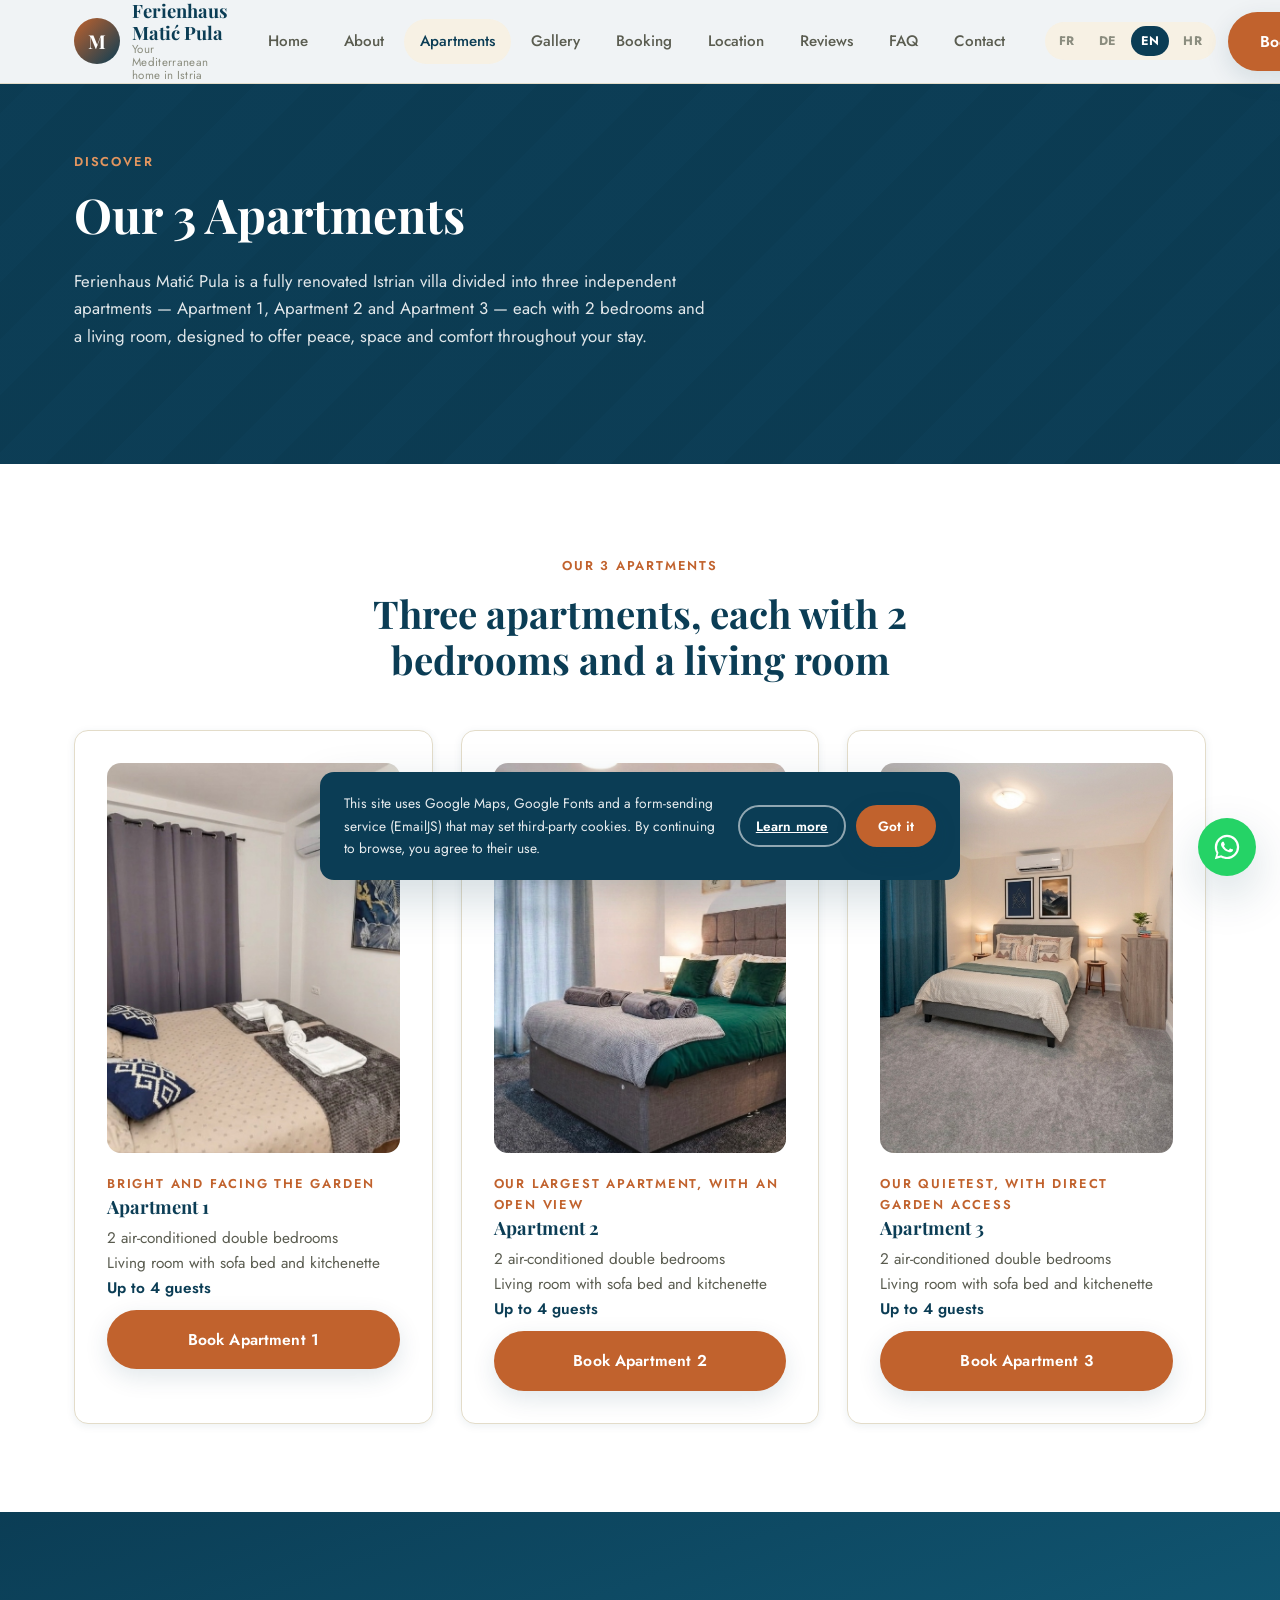
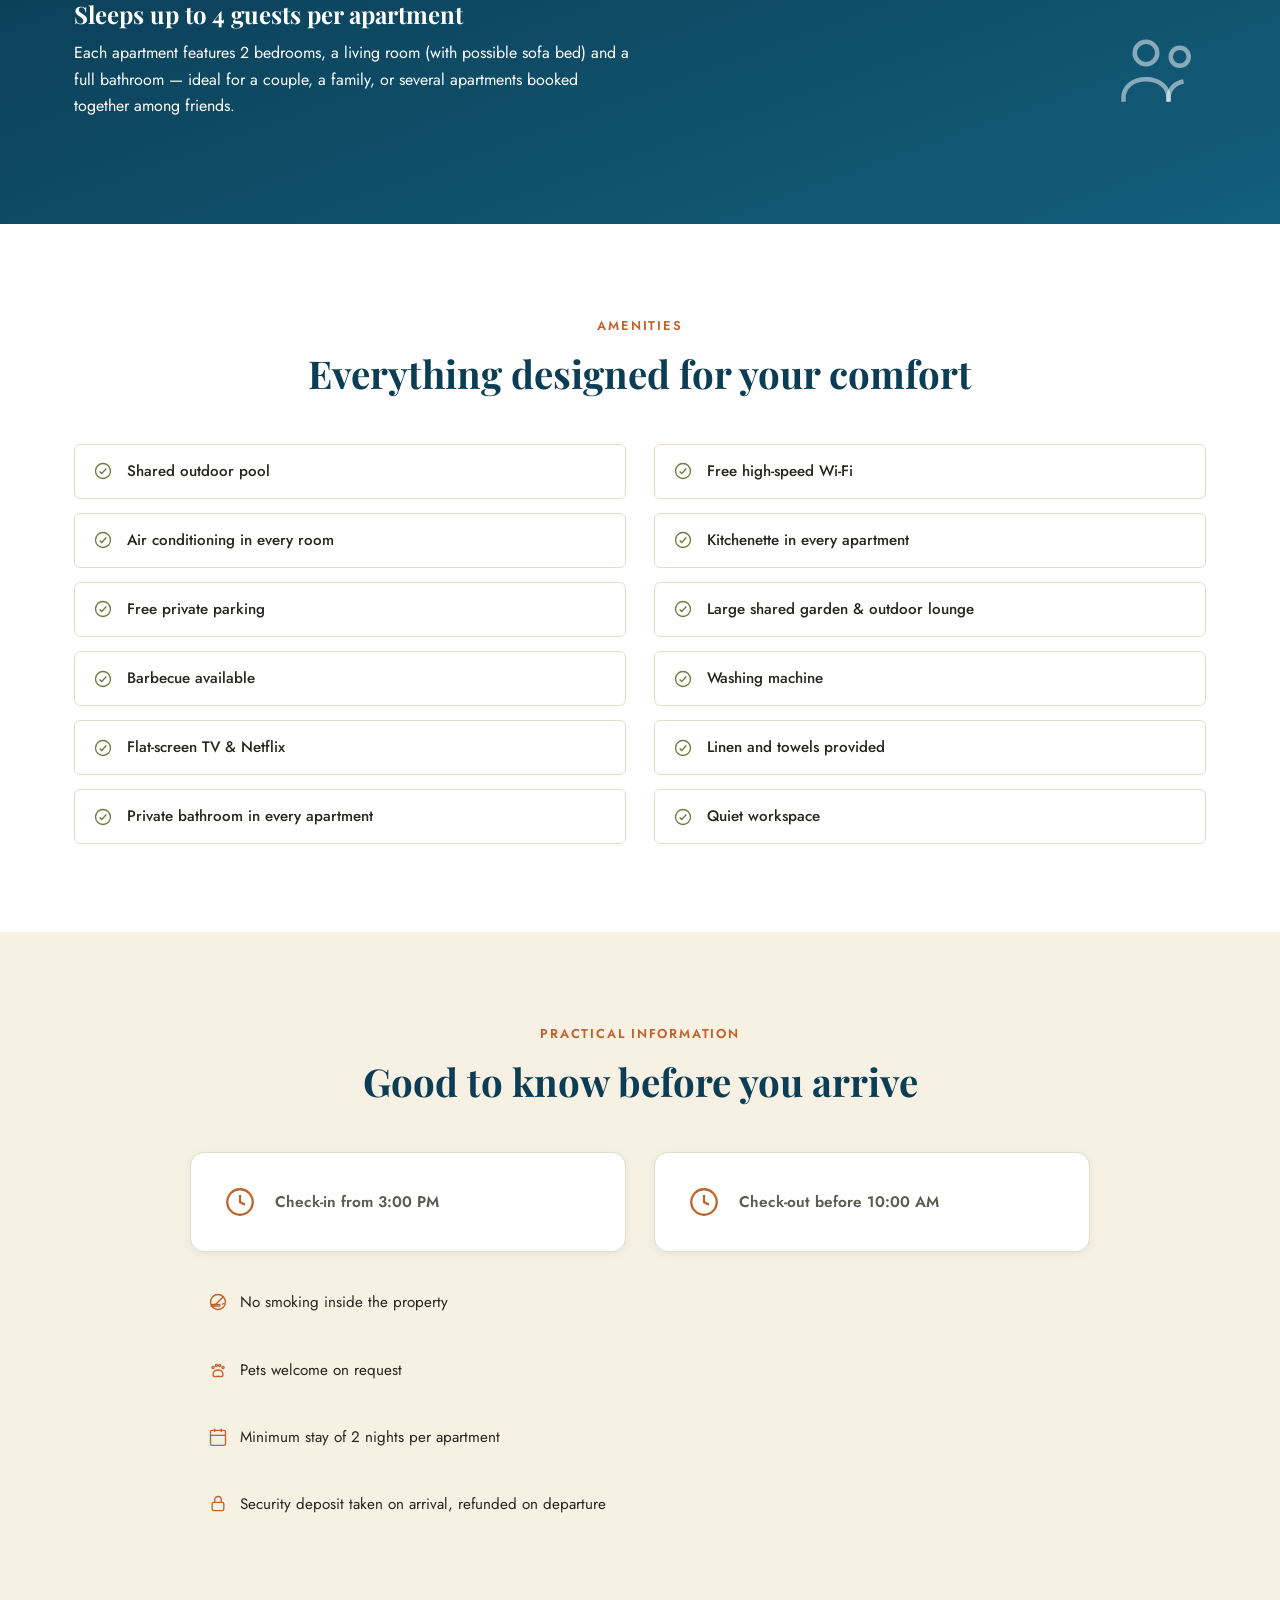
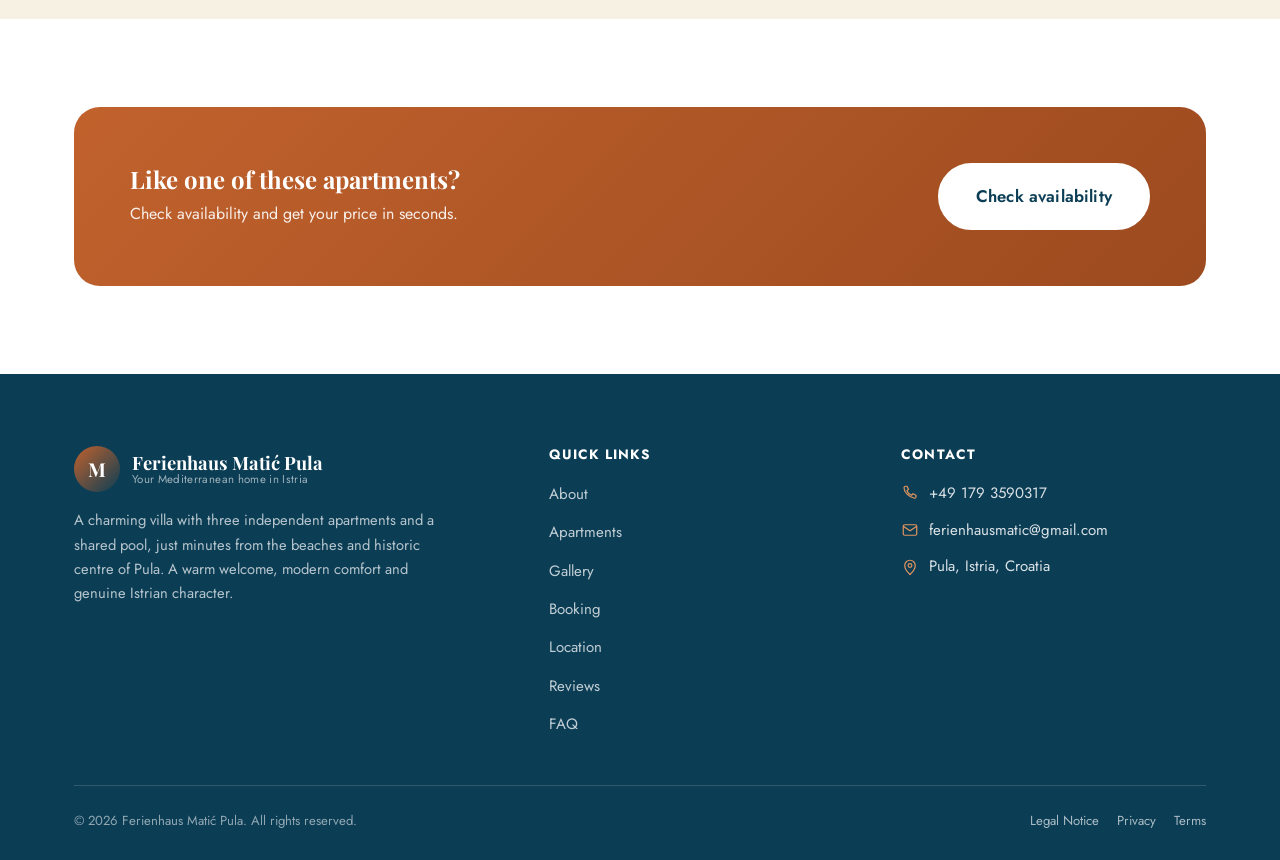
==== appartement.html @ 74473497 "Initial commit — site Ferienhaus Matic Pula Site vitrine multipage pour la location de la villa Feri" ====
<!doctype html>
<html lang="de">
<head>
<meta charset="UTF-8">
<meta name="viewport" content="width=device-width, initial-scale=1.0">
<title>Nos appartements — Ferienhaus Matić Pula</title>
<meta name="description" content="Découvrez les 3 appartements du Ferienhaus Matić Pula — Appartement 1, 2 et 3 — chacun avec 2 chambres, un salon et une piscine commune à Pula, Istrie.">
<meta property="og:type" content="website">
<meta property="og:site_name" content="Ferienhaus Matić Pula">
<meta property="og:title" content="Nos appartements — Ferienhaus Matić Pula">
<meta property="og:description" content="Appartement 1, 2 et 3 : 3 appartements indépendants avec 2 chambres, un salon et une piscine commune à Pula, Istrie.">
<meta property="og:image" content="https://www.ferienhaus-matic-pula.com/images/og-cover.jpg">
<meta property="og:url" content="https://www.ferienhaus-matic-pula.com/appartement.html">
<meta name="twitter:card" content="summary_large_image">
<meta name="twitter:title" content="Nos appartements — Ferienhaus Matić Pula">
<meta name="twitter:description" content="Appartement 1, 2 et 3 : 3 appartements avec piscine commune à Pula, Istrie.">
<meta name="twitter:image" content="https://www.ferienhaus-matic-pula.com/images/og-cover.jpg">
<link rel="canonical" href="https://www.ferienhaus-matic-pula.com/appartement.html">
<link rel="preconnect" href="https://fonts.googleapis.com">
<link rel="preconnect" href="https://fonts.gstatic.com" crossorigin>
<link href="https://fonts.googleapis.com/css2?family=Playfair+Display:wght@600;700&family=Jost:wght@400;500;600;700&display=swap" rel="stylesheet">
<link rel="stylesheet" href="css/style.css">
<link rel="icon" href="data:image/svg+xml,%3Csvg xmlns='http://www.w3.org/2000/svg' viewBox='0 0 100 100'%3E%3Crect width='100' height='100' rx='22' fill='%230b3d55'/%3E%3Ctext x='50' y='68' font-size='56' text-anchor='middle' fill='white' font-family='Georgia,serif'%3EM%3C/text%3E%3C/svg%3E">
</head>
<body data-i18n-meta="apartment">
<a href="#main" class="skip-link" data-i18n="common.skipToContent">Aller au contenu</a>

<header class="site-header">
  <div class="container">
    <a href="index.html" class="brand">
      <span class="brand-mark">M</span>
      <span class="brand-text">
        <span class="brand-name">Ferienhaus Matić Pula</span>
        <span class="brand-tagline" data-i18n="common.tagline"></span>
      </span>
    </a>
    <nav class="main-nav" aria-label="Navigation principale">
      <a href="index.html" data-page="index.html" data-i18n="nav.home"></a>
      <a href="apropos.html" data-page="apropos.html" data-i18n="nav.about"></a>
      <a href="appartement.html" data-page="appartement.html" data-i18n="nav.apartment"></a>
      <a href="galerie.html" data-page="galerie.html" data-i18n="nav.gallery"></a>
      <a href="reservation.html" data-page="reservation.html" data-i18n="nav.reservation"></a>
      <a href="localisation.html" data-page="localisation.html" data-i18n="nav.location"></a>
      <a href="temoignages.html" data-page="temoignages.html" data-i18n="nav.testimonials"></a>
      <a href="faq.html" data-page="faq.html" data-i18n="nav.faq"></a>
      <a href="contact.html" data-page="contact.html" data-i18n="nav.contact"></a>
    </nav>
    <div class="header-actions">
      <div class="lang-switcher" role="group" data-i18n-aria-label="common.langSwitcherLabel">
        <button type="button" data-lang-switch="fr">FR</button>
        <button type="button" data-lang-switch="de">DE</button>
        <button type="button" data-lang-switch="en">EN</button>
        <button type="button" data-lang-switch="hr">HR</button>
      </div>
      <a href="reservation.html" class="btn btn--primary" data-i18n="common.bookNow"></a>
      <button class="nav-toggle" aria-label="Menu" aria-expanded="false"><span></span><span></span><span></span></button>
    </div>
  </div>
</header>

<main id="main">

  <section class="page-hero">
    <div class="container">
      <span class="kicker" data-i18n="apartment.kicker"></span>
      <h1 data-i18n="apartment.title"></h1>
      <p data-i18n="apartment.introText"></p>
    </div>
  </section>

  <section class="section">
    <div class="container">
      <div class="section-head">
        <span class="kicker" data-i18n="apartment.roomsKicker"></span>
        <h2 class="section-title" data-i18n="apartment.roomsTitle"></h2>
      </div>
      <div class="grid grid--3">
        <div class="room-card card">
          <img src="images/appartement-1/photo-01.png" alt="Chambre de l'appartement 1" style="width:100%;aspect-ratio:3/4;object-fit:cover;border-radius:var(--radius-md);margin-bottom:20px;">
          <span class="kicker" style="margin-bottom:2px;" data-i18n="apartments.apt1.tagline"></span>
          <h3 data-i18n="apartments.apt1.name"></h3>
          <p data-i18n="apartments.apt1.bedroomsText"></p>
          <p data-i18n="apartments.apt1.salonText"></p>
          <p style="font-weight:600;color:var(--color-sea-deep);" data-i18n="apartments.apt1.capacityText"></p>
          <a href="reservation.html?apt=1" class="btn btn--primary btn--block" style="margin-top:8px;" data-i18n="apartments.apt1.reserveButton"></a>
        </div>
        <div class="room-card card">
          <img src="images/appartement-2/photo-01.png" alt="Chambre de l'appartement 2" style="width:100%;aspect-ratio:3/4;object-fit:cover;border-radius:var(--radius-md);margin-bottom:20px;">
          <span class="kicker" style="margin-bottom:2px;" data-i18n="apartments.apt2.tagline"></span>
          <h3 data-i18n="apartments.apt2.name"></h3>
          <p data-i18n="apartments.apt2.bedroomsText"></p>
          <p data-i18n="apartments.apt2.salonText"></p>
          <p style="font-weight:600;color:var(--color-sea-deep);" data-i18n="apartments.apt2.capacityText"></p>
          <a href="reservation.html?apt=2" class="btn btn--primary btn--block" style="margin-top:8px;" data-i18n="apartments.apt2.reserveButton"></a>
        </div>
        <div class="room-card card">
          <img src="images/appartement-3/photo-08.png" alt="Chambre de l'appartement 3" style="width:100%;aspect-ratio:3/4;object-fit:cover;border-radius:var(--radius-md);margin-bottom:20px;">
          <span class="kicker" style="margin-bottom:2px;" data-i18n="apartments.apt3.tagline"></span>
          <h3 data-i18n="apartments.apt3.name"></h3>
          <p data-i18n="apartments.apt3.bedroomsText"></p>
          <p data-i18n="apartments.apt3.salonText"></p>
          <p style="font-weight:600;color:var(--color-sea-deep);" data-i18n="apartments.apt3.capacityText"></p>
          <a href="reservation.html?apt=3" class="btn btn--primary btn--block" style="margin-top:8px;" data-i18n="apartments.apt3.reserveButton"></a>
        </div>
      </div>
    </div>
  </section>

  <section class="section section--deep">
    <div class="container" style="display:flex; align-items:center; gap:32px; flex-wrap:wrap; justify-content:space-between;">
      <div style="max-width:560px;">
        <h2 data-i18n="apartment.capacityTitle"></h2>
        <p data-i18n="apartment.capacityText"></p>
      </div>
      <svg viewBox="0 0 24 24" fill="none" stroke="currentColor" stroke-width="1.2" style="width:90px;height:90px;color:rgba(255,255,255,0.5);flex-shrink:0;">
        <circle cx="8" cy="8" r="3"/><circle cx="17" cy="9" r="2.4"/>
        <path d="M2 21v-1c0-3 2.5-5 6-5s6 2 6 5v1"/>
        <path d="M14 21v-1c0-2.2 1.6-4 4-4.4"/>
      </svg>
    </div>
  </section>

  <section class="section">
    <div class="container">
      <div class="section-head">
        <span class="kicker" data-i18n="apartment.amenitiesKicker"></span>
        <h2 class="section-title" data-i18n="apartment.amenitiesTitle"></h2>
      </div>
      <div class="amenities-grid">
        <div class="amenity-item"><svg viewBox="0 0 24 24" fill="none" stroke="currentColor" stroke-width="1.6"><circle cx="12" cy="12" r="9"/><path d="M8 12.5l2.5 2.5L16 9"/></svg><span data-i18n="apartment.amenity1"></span></div>
        <div class="amenity-item"><svg viewBox="0 0 24 24" fill="none" stroke="currentColor" stroke-width="1.6"><circle cx="12" cy="12" r="9"/><path d="M8 12.5l2.5 2.5L16 9"/></svg><span data-i18n="apartment.amenity2"></span></div>
        <div class="amenity-item"><svg viewBox="0 0 24 24" fill="none" stroke="currentColor" stroke-width="1.6"><circle cx="12" cy="12" r="9"/><path d="M8 12.5l2.5 2.5L16 9"/></svg><span data-i18n="apartment.amenity3"></span></div>
        <div class="amenity-item"><svg viewBox="0 0 24 24" fill="none" stroke="currentColor" stroke-width="1.6"><circle cx="12" cy="12" r="9"/><path d="M8 12.5l2.5 2.5L16 9"/></svg><span data-i18n="apartment.amenity4"></span></div>
        <div class="amenity-item"><svg viewBox="0 0 24 24" fill="none" stroke="currentColor" stroke-width="1.6"><circle cx="12" cy="12" r="9"/><path d="M8 12.5l2.5 2.5L16 9"/></svg><span data-i18n="apartment.amenity5"></span></div>
        <div class="amenity-item"><svg viewBox="0 0 24 24" fill="none" stroke="currentColor" stroke-width="1.6"><circle cx="12" cy="12" r="9"/><path d="M8 12.5l2.5 2.5L16 9"/></svg><span data-i18n="apartment.amenity6"></span></div>
        <div class="amenity-item"><svg viewBox="0 0 24 24" fill="none" stroke="currentColor" stroke-width="1.6"><circle cx="12" cy="12" r="9"/><path d="M8 12.5l2.5 2.5L16 9"/></svg><span data-i18n="apartment.amenity7"></span></div>
        <div class="amenity-item"><svg viewBox="0 0 24 24" fill="none" stroke="currentColor" stroke-width="1.6"><circle cx="12" cy="12" r="9"/><path d="M8 12.5l2.5 2.5L16 9"/></svg><span data-i18n="apartment.amenity8"></span></div>
        <div class="amenity-item"><svg viewBox="0 0 24 24" fill="none" stroke="currentColor" stroke-width="1.6"><circle cx="12" cy="12" r="9"/><path d="M8 12.5l2.5 2.5L16 9"/></svg><span data-i18n="apartment.amenity9"></span></div>
        <div class="amenity-item"><svg viewBox="0 0 24 24" fill="none" stroke="currentColor" stroke-width="1.6"><circle cx="12" cy="12" r="9"/><path d="M8 12.5l2.5 2.5L16 9"/></svg><span data-i18n="apartment.amenity10"></span></div>
        <div class="amenity-item"><svg viewBox="0 0 24 24" fill="none" stroke="currentColor" stroke-width="1.6"><circle cx="12" cy="12" r="9"/><path d="M8 12.5l2.5 2.5L16 9"/></svg><span data-i18n="apartment.amenity11"></span></div>
        <div class="amenity-item"><svg viewBox="0 0 24 24" fill="none" stroke="currentColor" stroke-width="1.6"><circle cx="12" cy="12" r="9"/><path d="M8 12.5l2.5 2.5L16 9"/></svg><span data-i18n="apartment.amenity12"></span></div>
      </div>
    </div>
  </section>

  <section class="section section--sand">
    <div class="container">
      <div class="section-head">
        <span class="kicker" data-i18n="apartment.rulesKicker"></span>
        <h2 class="section-title" data-i18n="apartment.rulesTitle"></h2>
      </div>
      <div class="grid grid--2" style="max-width:900px;margin:0 auto;">
        <div class="card" style="display:flex;align-items:center;gap:18px;">
          <svg viewBox="0 0 24 24" fill="none" stroke="currentColor" stroke-width="1.6" style="width:34px;height:34px;color:var(--color-terracotta);flex-shrink:0;"><circle cx="12" cy="12" r="9"/><path d="M12 7v5l3.5 2"/></svg>
          <p style="margin:0;font-weight:600;" data-i18n="apartment.checkIn"></p>
        </div>
        <div class="card" style="display:flex;align-items:center;gap:18px;">
          <svg viewBox="0 0 24 24" fill="none" stroke="currentColor" stroke-width="1.6" style="width:34px;height:34px;color:var(--color-terracotta);flex-shrink:0;"><circle cx="12" cy="12" r="9"/><path d="M12 7v5l3.5 2"/></svg>
          <p style="margin:0;font-weight:600;" data-i18n="apartment.checkOut"></p>
        </div>
      </div>
      <ul class="rules-list" style="max-width:900px;margin:24px auto 0;">
        <li><svg viewBox="0 0 24 24" fill="none" stroke="currentColor" stroke-width="1.6"><circle cx="12" cy="12" r="9"/><path d="M4 15h10v2H4z"/><path d="M17 15c1.2-1.5 2.8-1.5 3 0"/><path d="M5 19L19 5"/></svg><span data-i18n="apartment.rule1"></span></li>
        <li><svg viewBox="0 0 24 24" fill="none" stroke="currentColor" stroke-width="1.6"><circle cx="6" cy="9" r="1.3"/><circle cx="10" cy="6.5" r="1.3"/><circle cx="14" cy="6.5" r="1.3"/><circle cx="18" cy="9" r="1.3"/><path d="M12 12c-3 0-6 2-6 5a3 3 0 0 0 3 3c1 0 1.5-.5 3-.5s2 .5 3 .5a3 3 0 0 0 3-3c0-3-3-5-6-5z"/></svg><span data-i18n="apartment.rule2"></span></li>
        <li><svg viewBox="0 0 24 24" fill="none" stroke="currentColor" stroke-width="1.6"><rect x="3" y="4" width="18" height="18" rx="2"/><path d="M3 10h18"/><path d="M8 2v4M16 2v4"/></svg><span data-i18n="apartment.rule3"></span></li>
        <li><svg viewBox="0 0 24 24" fill="none" stroke="currentColor" stroke-width="1.6"><rect x="5" y="10" width="14" height="10" rx="2"/><path d="M8 10V7a4 4 0 0 1 8 0v3"/></svg><span data-i18n="apartment.rule4"></span></li>
      </ul>
    </div>
  </section>

  <section class="section">
    <div class="container">
      <div class="cta-banner">
        <div>
          <h2 data-i18n="apartment.ctaTitle"></h2>
          <p data-i18n="apartment.ctaText"></p>
        </div>
        <a href="reservation.html" class="btn btn--secondary btn--lg" data-i18n="apartment.ctaButton"></a>
      </div>
    </div>
  </section>

</main>

<footer class="site-footer">
  <div class="container">
    <div class="footer-grid">
      <div class="footer-brand">
        <a href="index.html" class="brand">
          <span class="brand-mark">M</span>
          <span class="brand-text">
            <span class="brand-name">Ferienhaus Matić Pula</span>
            <span class="brand-tagline" data-i18n="common.tagline"></span>
          </span>
        </a>
        <p class="footer-about" data-i18n="common.footerAbout"></p>
      </div>
      <div class="footer-col">
        <h4 data-i18n="common.footerLinksTitle"></h4>
        <ul>
          <li><a href="apropos.html" data-i18n="nav.about"></a></li>
          <li><a href="appartement.html" data-i18n="nav.apartment"></a></li>
          <li><a href="galerie.html" data-i18n="nav.gallery"></a></li>
          <li><a href="reservation.html" data-i18n="nav.reservation"></a></li>
          <li><a href="localisation.html" data-i18n="nav.location"></a></li>
          <li><a href="temoignages.html" data-i18n="nav.testimonials"></a></li>
          <li><a href="faq.html" data-i18n="nav.faq"></a></li>
        </ul>
      </div>
      <div class="footer-col">
        <h4 data-i18n="common.footerContactTitle"></h4>
        <ul>
          <li class="contact-line"><svg viewBox="0 0 24 24" fill="none" stroke="currentColor" stroke-width="1.6"><path d="M4 5c0-1 1-2 2-2h2l2 4-2 2c1 3 3 5 6 6l2-2 4 2v2c0 1-1 2-2 2C10 17 4 11 4 5z"/></svg><span>+49 179 3590317</span></li>
          <li class="contact-line"><svg viewBox="0 0 24 24" fill="none" stroke="currentColor" stroke-width="1.6"><rect x="3" y="5" width="18" height="14" rx="2"/><path d="M3 7l9 6 9-6"/></svg><span>ferienhausmatic@gmail.com</span></li>
          <li class="contact-line"><svg viewBox="0 0 24 24" fill="none" stroke="currentColor" stroke-width="1.6"><path d="M12 22s7-6.5 7-12a7 7 0 1 0-14 0c0 5.5 7 12 7 12z"/><circle cx="12" cy="10" r="2.5"/></svg><span data-i18n="common.addressShort"></span></li>
        </ul>
      </div>
    </div>
    <div class="footer-bottom">
      <span>&copy; <span data-current-year></span> <span data-i18n="common.footerRights"></span></span>
      <div class="footer-legal-links">
        <a href="mentions-legales.html" data-i18n="legal.navLabel"></a>
        <a href="confidentialite.html" data-i18n="privacy.navLabel"></a>
        <a href="conditions.html" data-i18n="terms.navLabel"></a>
      </div>
    </div>
  </div>
</footer>

<div class="mobile-cta-bar">
  <a href="reservation.html" class="btn btn--primary" data-i18n="common.bookNow"></a>
</div>

<a href="#" class="whatsapp-float" data-whatsapp-link target="_blank" rel="noopener" data-i18n-aria-label="common.whatsappCta">
  <svg viewBox="0 0 32 32" fill="currentColor" aria-hidden="true"><path d="M16 3C9 3 3 9 3 16c0 2.4.6 4.6 1.8 6.6L3 29l6.6-1.7c1.9 1 4.1 1.6 6.4 1.6 7 0 13-6 13-13S23 3 16 3zm0 23.6c-2 0-4-.5-5.7-1.5l-.4-.2-4 .9 1-3.9-.3-.4A10.6 10.6 0 0 1 5.4 16 10.6 10.6 0 0 1 16 5.4 10.6 10.6 0 0 1 26.6 16 10.6 10.6 0 0 1 16 26.6zm5.8-7.9c-.3-.2-1.9-.9-2.2-1-.3-.1-.5-.2-.7.2s-.8 1-1 1.2-.4.2-.7 0a8.7 8.7 0 0 1-2.6-1.6 9.7 9.7 0 0 1-1.8-2.2c-.2-.3 0-.5.1-.7l.5-.6.2-.4c.1-.2 0-.4 0-.5l-.9-2.2c-.2-.6-.5-.5-.7-.5h-.6c-.2 0-.5.1-.8.4-.3.3-1 1-1 2.4s1.1 2.8 1.2 3c.1.2 2.2 3.4 5.4 4.7.8.3 1.4.5 1.8.6.8.2 1.5.2 2 .1.6-.1 1.9-.8 2.2-1.5.3-.7.3-1.3.2-1.5-.1-.1-.3-.2-.6-.4z"/></svg>
</a>

<div class="cookie-banner" id="cookieBanner" hidden role="dialog" aria-live="polite">
  <p data-i18n="common.cookieBannerText"></p>
  <div class="cookie-banner-actions">
    <a href="confidentialite.html" class="btn btn--ghost" style="padding:8px 16px;font-size:0.85rem;" data-i18n="common.cookieBannerLearnMore"></a>
    <button type="button" id="cookieBannerAccept" class="btn btn--primary" style="padding:8px 20px;font-size:0.85rem;" data-i18n="common.cookieBannerAccept"></button>
  </div>
</div>

<script src="js/translations.js"></script>
<script src="js/i18n.js"></script>
<script src="js/main.js"></script>
</body>
</html>
---- css/style.css ----
/* ==========================================================================
   Ferienhaus Matić Pula — Design system (style adriatique / istrien)
   ========================================================================== */

/* -------------------------------- Tokens -------------------------------- */
:root {
  /* Palette Adriatique */
  --color-sea-deep: #0b3d55;
  --color-sea: #146583;
  --color-sea-light: #4a9bb8;
  --color-terracotta: #c1622d;
  --color-terracotta-dark: #9c4a1f;
  --color-terracotta-light: #e2955f;
  --color-olive: #707c3f;
  --color-olive-dark: #545e2c;
  --color-sand: #f7f1e4;
  --color-sand-dark: #ece0c7;
  --color-stone: #ffffff;
  --color-ink: #24261f;
  --color-ink-soft: #5a5c50;
  --color-ink-faint: #8b8d7f;
  --color-border: #e3dcc9;
  --color-success: #3f7a4d;
  --color-success-bg: #eaf4ec;
  --color-error: #b3402c;
  --color-error-bg: #fbeae5;

  --font-display: "Playfair Display", Georgia, "Times New Roman", serif;
  --font-body: "Jost", "Segoe UI", Arial, sans-serif;

  --shadow-sm: 0 2px 8px rgba(11, 61, 85, 0.08);
  --shadow-md: 0 8px 24px rgba(11, 61, 85, 0.12);
  --shadow-lg: 0 18px 48px rgba(11, 61, 85, 0.18);

  --radius-sm: 6px;
  --radius-md: 14px;
  --radius-lg: 26px;

  --container-width: 1180px;
  --transition: 0.25s ease;

  --header-height: 84px;
}

/* -------------------------------- Reset ---------------------------------- */
*, *::before, *::after { box-sizing: border-box; }
html { scroll-behavior: smooth; }
body {
  margin: 0;
  font-family: var(--font-body);
  color: var(--color-ink);
  background: var(--color-stone);
  line-height: 1.65;
  font-size: 16px;
  -webkit-font-smoothing: antialiased;
}
img { max-width: 100%; display: block; }
a { color: inherit; text-decoration: none; }
ul { margin: 0; padding: 0; list-style: none; }
button { font-family: inherit; cursor: pointer; }
input, textarea, select { font-family: inherit; font-size: inherit; }
h1, h2, h3, h4 { font-family: var(--font-display); font-weight: 700; color: var(--color-sea-deep); margin: 0 0 0.5em; line-height: 1.2; }
p { margin: 0 0 1em; }
.visually-hidden {
  position: absolute; width: 1px; height: 1px; padding: 0; margin: -1px;
  overflow: hidden; clip: rect(0,0,0,0); white-space: nowrap; border: 0;
}

/* Skip link */
.skip-link {
  position: absolute; left: -9999px; top: 0; z-index: 2000;
  background: var(--color-sea-deep); color: #fff; padding: 12px 20px; border-radius: 0 0 8px 0;
}
.skip-link:focus { left: 0; }

/* -------------------------------- Layout ---------------------------------- */
.container {
  width: 100%;
  max-width: var(--container-width);
  margin: 0 auto;
  padding: 0 24px;
}
.section { padding: 88px 0; }
.section--tight { padding: 56px 0; }
.section--sand { background: var(--color-sand); }
.section--deep {
  background: linear-gradient(160deg, var(--color-sea-deep), var(--color-sea) 120%);
  color: #fff;
}
.section--deep h2, .section--deep h3 { color: #fff; }
.section-head { max-width: 720px; margin: 0 auto 48px; text-align: center; }
.section-head--left { margin-left: 0; text-align: left; }
.kicker {
  display: inline-block;
  font-family: var(--font-body);
  text-transform: uppercase;
  letter-spacing: 0.14em;
  font-size: 0.8rem;
  font-weight: 600;
  color: var(--color-terracotta);
  margin-bottom: 14px;
}
.section--deep .kicker { color: var(--color-terracotta-light); }
.section-title { font-size: clamp(1.7rem, 3vw, 2.4rem); }
.section-text { color: var(--color-ink-soft); font-size: 1.05rem; }
.section--deep .section-text { color: rgba(255,255,255,0.85); }

.grid {
  display: grid;
  gap: 28px;
}
.grid--2 { grid-template-columns: repeat(2, 1fr); }
.grid--3 { grid-template-columns: repeat(3, 1fr); }
.grid--4 { grid-template-columns: repeat(4, 1fr); }

/* -------------------------------- Buttons ---------------------------------- */
.btn {
  display: inline-flex;
  align-items: center;
  justify-content: center;
  gap: 10px;
  padding: 15px 30px;
  border-radius: 999px;
  border: 2px solid transparent;
  font-weight: 600;
  font-size: 0.98rem;
  letter-spacing: 0.01em;
  transition: transform var(--transition), box-shadow var(--transition), background var(--transition), color var(--transition), border-color var(--transition);
  white-space: nowrap;
}
.btn:hover { transform: translateY(-2px); }
.btn--primary { background: var(--color-terracotta); color: #fff; box-shadow: var(--shadow-md); }
.btn--primary:hover { background: var(--color-terracotta-dark); }
.btn--secondary { background: #fff; color: var(--color-sea-deep); border-color: var(--color-sea-deep); }
.btn--secondary:hover { background: var(--color-sea-deep); color: #fff; }
.btn--ghost { background: transparent; color: #fff; border-color: rgba(255,255,255,0.55); }
.btn--ghost:hover { background: rgba(255,255,255,0.12); border-color: #fff; }
.btn--block { width: 100%; }
.btn--lg { padding: 18px 36px; font-size: 1.05rem; }
.btn:disabled { opacity: 0.6; cursor: not-allowed; transform: none; }

/* -------------------------------- Header ---------------------------------- */
.site-header {
  position: sticky;
  top: 0;
  z-index: 900;
  background: rgba(255,255,255,0.94);
  backdrop-filter: blur(8px);
  border-bottom: 1px solid var(--color-border);
  height: var(--header-height);
  display: flex;
  align-items: center;
}
.site-header .container { display: flex; align-items: center; justify-content: space-between; gap: 24px; }
.brand { display: flex; align-items: center; gap: 12px; }
.brand-mark {
  width: 46px; height: 46px; border-radius: 50%;
  background: linear-gradient(135deg, var(--color-terracotta), var(--color-sea-deep));
  display: flex; align-items: center; justify-content: center;
  color: #fff; font-family: var(--font-display); font-weight: 700; font-size: 1.2rem;
  flex-shrink: 0;
}
.brand-text { display: flex; flex-direction: column; line-height: 1.15; }
.brand-name { font-family: var(--font-display); font-weight: 700; font-size: 1.15rem; color: var(--color-sea-deep); }
.brand-tagline { font-size: 0.72rem; color: var(--color-ink-faint); letter-spacing: 0.03em; }

.main-nav { display: flex; align-items: center; gap: 4px; }
.main-nav a {
  padding: 10px 16px;
  border-radius: 999px;
  font-weight: 500;
  font-size: 0.95rem;
  color: var(--color-ink-soft);
  transition: background var(--transition), color var(--transition);
}
.main-nav a:hover, .main-nav a.is-current { background: var(--color-sand); color: var(--color-sea-deep); }

.header-actions { display: flex; align-items: center; gap: 12px; }

.lang-switcher { display: flex; gap: 4px; background: var(--color-sand); border-radius: 999px; padding: 4px; }
.lang-switcher button {
  border: none; background: transparent; padding: 6px 10px; border-radius: 999px;
  font-size: 0.78rem; font-weight: 700; letter-spacing: 0.03em; color: var(--color-ink-faint);
  transition: background var(--transition), color var(--transition);
}
.lang-switcher button.is-active { background: var(--color-sea-deep); color: #fff; }

.nav-toggle {
  display: none;
  background: transparent; border: none; padding: 8px; width: 44px; height: 44px;
  flex-direction: column; justify-content: center; align-items: center; gap: 5px;
}
.nav-toggle span { display: block; width: 24px; height: 2px; background: var(--color-sea-deep); border-radius: 2px; transition: transform var(--transition), opacity var(--transition); }
.nav-toggle[aria-expanded="true"] span:nth-child(1) { transform: translateY(7px) rotate(45deg); }
.nav-toggle[aria-expanded="true"] span:nth-child(2) { opacity: 0; }
.nav-toggle[aria-expanded="true"] span:nth-child(3) { transform: translateY(-7px) rotate(-45deg); }

/* -------------------------------- Hero ---------------------------------- */
.hero {
  position: relative;
  min-height: 88vh;
  display: flex;
  align-items: center;
  color: #fff;
  background:
    linear-gradient(180deg, rgba(11,61,85,0.72), rgba(11,61,85,0.55) 45%, rgba(11,61,85,0.85)),
    url("../images/maison-piscine/photo-01.png") center/cover no-repeat;
  overflow: hidden;
}
.hero::after {
  content: "";
  position: absolute; inset: 0;
  background: radial-gradient(circle at 80% 20%, rgba(226,149,95,0.35), transparent 55%);
  pointer-events: none;
}
.hero-content { position: relative; z-index: 2; max-width: 720px; }
.hero .kicker { color: var(--color-terracotta-light); }
.hero h1 { color: #fff; font-size: clamp(2.3rem, 5.5vw, 3.8rem); margin-bottom: 0.3em; }
.hero-subtitle { font-size: 1.2rem; color: rgba(255,255,255,0.9); max-width: 560px; margin-bottom: 2em; }
.hero-actions { display: flex; gap: 16px; flex-wrap: wrap; margin-bottom: 2.5em; }
.trust-badges { display: flex; gap: 28px; flex-wrap: wrap; }
.trust-badge { display: flex; align-items: center; gap: 10px; font-size: 0.9rem; color: rgba(255,255,255,0.9); }
.trust-badge svg { width: 20px; height: 20px; flex-shrink: 0; color: var(--color-terracotta-light); }

.page-hero {
  position: relative;
  padding: calc(var(--header-height) + 64px) 0 96px;
  color: #fff;
  background:
    linear-gradient(180deg, rgba(11,61,85,0.82), rgba(11,61,85,0.78)),
    repeating-linear-gradient(135deg, #123f57 0px, #123f57 40px, #0e3548 40px, #0e3548 80px);
  margin-top: calc(var(--header-height) * -1);
}
.page-hero h1 { color: #fff; font-size: clamp(2rem, 4.5vw, 3rem); }
.page-hero .kicker { color: var(--color-terracotta-light); }
.page-hero p { color: rgba(255,255,255,0.88); max-width: 640px; font-size: 1.05rem; }

/* -------------------------------- Cards ---------------------------------- */
.card {
  background: #fff;
  border-radius: var(--radius-md);
  padding: 32px;
  box-shadow: var(--shadow-sm);
  border: 1px solid var(--color-border);
  transition: transform var(--transition), box-shadow var(--transition);
}
.card:hover { transform: translateY(-4px); box-shadow: var(--shadow-md); }
.card-icon {
  width: 54px; height: 54px; border-radius: 14px;
  background: var(--color-sand);
  display: flex; align-items: center; justify-content: center;
  margin-bottom: 18px;
  color: var(--color-terracotta);
}
.card-icon svg { width: 26px; height: 26px; }
.card h3 { font-size: 1.15rem; margin-bottom: 0.4em; }
.card p { color: var(--color-ink-soft); margin: 0; font-size: 0.96rem; }

.room-card { display: flex; flex-direction: column; }
.room-card .img-placeholder { margin-bottom: 20px; }

/* Image placeholder (en attendant les vraies photos) */
.img-placeholder {
  position: relative;
  width: 100%;
  aspect-ratio: 4 / 3;
  border-radius: var(--radius-md);
  background: linear-gradient(135deg, var(--color-sea) 0%, var(--color-sea-deep) 55%, var(--color-olive-dark) 130%);
  display: flex;
  flex-direction: column;
  align-items: center;
  justify-content: center;
  color: rgba(255,255,255,0.92);
  overflow: hidden;
  text-align: center;
  padding: 20px;
}
.img-placeholder::before {
  content: "";
  position: absolute; inset: 0;
  background-image:
    repeating-linear-gradient(45deg, rgba(255,255,255,0.05) 0 2px, transparent 2px 22px);
}
.img-placeholder svg { width: 34px; height: 34px; margin-bottom: 10px; opacity: 0.85; position: relative; }
.img-placeholder span { position: relative; font-size: 0.82rem; letter-spacing: 0.02em; font-weight: 500; }
.img-placeholder--wide { aspect-ratio: 16 / 9; }
.img-placeholder--square { aspect-ratio: 1 / 1; }
.img-placeholder--tall { aspect-ratio: 3 / 4; }

/* -------------------------------- Amenities list ---------------------------------- */
.amenities-grid {
  display: grid;
  grid-template-columns: repeat(2, 1fr);
  gap: 14px 28px;
}
.amenity-item {
  display: flex;
  align-items: center;
  gap: 14px;
  padding: 14px 18px;
  background: #fff;
  border: 1px solid var(--color-border);
  border-radius: var(--radius-sm);
  font-size: 0.95rem;
  font-weight: 500;
}
.amenity-item svg { width: 20px; height: 20px; color: var(--color-olive); flex-shrink: 0; }

.rules-list { display: flex; flex-direction: column; gap: 14px; }
.rules-list li {
  display: flex; align-items: flex-start; gap: 12px;
  padding: 14px 18px; background: var(--color-sand); border-radius: var(--radius-sm);
  font-size: 0.95rem;
}
.rules-list svg { width: 20px; height: 20px; color: var(--color-terracotta); flex-shrink: 0; margin-top: 2px; }

/* -------------------------------- Gallery ---------------------------------- */
.gallery-filters { display: flex; flex-wrap: wrap; gap: 10px; justify-content: center; margin-bottom: 40px; }
.gallery-filters button {
  border: 1px solid var(--color-border); background: #fff; padding: 9px 20px; border-radius: 999px;
  font-size: 0.9rem; font-weight: 500; color: var(--color-ink-soft); transition: all var(--transition);
}
.gallery-filters button:hover { border-color: var(--color-sea); color: var(--color-sea-deep); }
.gallery-filters button.is-active { background: var(--color-sea-deep); border-color: var(--color-sea-deep); color: #fff; }

/* Onglets de sélection d'appartement (page réservation) */
.apartment-tabs { display: flex; flex-wrap: wrap; gap: 10px; justify-content: center; margin-bottom: 36px; }
.apartment-tabs button {
  border: 1.5px solid var(--color-border); background: #fff; padding: 13px 28px; border-radius: 999px;
  font-weight: 600; font-size: 1rem; color: var(--color-ink-soft); transition: all var(--transition);
}
.apartment-tabs button:hover { border-color: var(--color-sea); color: var(--color-sea-deep); }
.apartment-tabs button.is-active { background: var(--color-terracotta); border-color: var(--color-terracotta); color: #fff; box-shadow: var(--shadow-sm); }
.gallery-grid { display: grid; grid-template-columns: repeat(3, 1fr); gap: 20px; }
.gallery-grid .img-placeholder { cursor: default; }
.gallery-item[hidden] { display: none; }

/* -------------------------------- Testimonials ---------------------------------- */
.testimonial-card {
  background: #fff;
  border-radius: var(--radius-md);
  padding: 32px;
  border: 1px solid var(--color-border);
  box-shadow: var(--shadow-sm);
  display: flex;
  flex-direction: column;
  gap: 16px;
  height: 100%;
}
.testimonial-stars { display: flex; gap: 3px; color: var(--color-terracotta); }
.testimonial-stars svg { width: 16px; height: 16px; }
.testimonial-text { font-style: italic; color: var(--color-ink); flex-grow: 1; }
.testimonial-author { display: flex; align-items: center; gap: 12px; }
.testimonial-avatar {
  width: 42px; height: 42px; border-radius: 50%;
  background: linear-gradient(135deg, var(--color-terracotta), var(--color-sea));
  color: #fff; display: flex; align-items: center; justify-content: center;
  font-weight: 700; font-family: var(--font-display); flex-shrink: 0;
}
.testimonial-name { font-weight: 600; font-size: 0.95rem; }
.testimonial-country { font-size: 0.82rem; color: var(--color-ink-faint); }

/* -------------------------------- CTA banner ---------------------------------- */
.cta-banner {
  border-radius: var(--radius-lg);
  padding: 56px;
  background: linear-gradient(135deg, var(--color-terracotta), var(--color-terracotta-dark));
  color: #fff;
  display: flex;
  align-items: center;
  justify-content: space-between;
  gap: 32px;
  flex-wrap: wrap;
}
.cta-banner h2 { color: #fff; margin-bottom: 0.3em; }
.cta-banner p { color: rgba(255,255,255,0.9); margin: 0; }
.cta-banner .btn--secondary { border-color: #fff; }

/* -------------------------------- Reservation: calendar ---------------------------------- */
.booking-layout { display: grid; grid-template-columns: 1.15fr 1fr; gap: 40px; align-items: start; }
.booking-panel {
  background: #fff; border: 1px solid var(--color-border); border-radius: var(--radius-md);
  padding: 32px; box-shadow: var(--shadow-sm);
}
.booking-panel h3 { font-size: 1.2rem; margin-bottom: 20px; }

.calendar-nav { display: flex; align-items: center; justify-content: space-between; margin-bottom: 18px; }
.calendar-nav button {
  width: 38px; height: 38px; border-radius: 50%; border: 1px solid var(--color-border);
  background: #fff; display: flex; align-items: center; justify-content: center;
  transition: background var(--transition);
}
.calendar-nav button:hover { background: var(--color-sand); }
.calendar-nav button svg { width: 18px; height: 18px; color: var(--color-sea-deep); }
.calendar-nav-label { font-family: var(--font-display); font-weight: 700; font-size: 1.1rem; color: var(--color-sea-deep); text-transform: capitalize; }

.calendar-months { display: grid; grid-template-columns: 1fr 1fr; gap: 32px; }
.calendar-month-label { text-align: center; font-weight: 700; margin-bottom: 12px; color: var(--color-sea-deep); text-transform: capitalize; }
.calendar-weekdays { display: grid; grid-template-columns: repeat(7, 1fr); margin-bottom: 6px; }
.calendar-weekdays span { text-align: center; font-size: 0.72rem; color: var(--color-ink-faint); font-weight: 600; }
.calendar-days { display: grid; grid-template-columns: repeat(7, 1fr); gap: 4px; }
.calendar-day {
  aspect-ratio: 1 / 1; display: flex; align-items: center; justify-content: center;
  border-radius: 50%; font-size: 0.85rem; border: none; background: transparent;
  color: var(--color-ink); transition: background var(--transition), color var(--transition);
}
.calendar-day.is-empty { visibility: hidden; }
.calendar-day.is-past { color: var(--color-ink-faint); opacity: 0.35; cursor: not-allowed; }
.calendar-day.is-unavailable { color: var(--color-error); text-decoration: line-through; opacity: 0.55; cursor: not-allowed; background: var(--color-error-bg); }
.calendar-day.is-available:hover { background: var(--color-sand-dark); cursor: pointer; }
.calendar-day.is-today { box-shadow: inset 0 0 0 1.5px var(--color-terracotta); font-weight: 700; }
.calendar-day.is-selected-start, .calendar-day.is-selected-end { background: var(--color-terracotta); color: #fff; font-weight: 700; }
.calendar-day.is-in-range { background: rgba(193,98,45,0.18); border-radius: 0; }
.calendar-day.is-in-range.is-selected-start { border-radius: 50% 0 0 50%; }
.calendar-day.is-in-range.is-selected-end { border-radius: 0 50% 50% 0; }

.calendar-legend { display: flex; flex-wrap: wrap; gap: 18px; margin-top: 22px; font-size: 0.82rem; color: var(--color-ink-soft); }
.calendar-legend-item { display: flex; align-items: center; gap: 8px; }
.legend-dot { width: 12px; height: 12px; border-radius: 50%; display: inline-block; }
.legend-dot--available { background: var(--color-sand-dark); border: 1px solid var(--color-border); }
.legend-dot--unavailable { background: var(--color-error-bg); border: 1px solid var(--color-error); }
.legend-dot--selected { background: var(--color-terracotta); }

/* Summary / price breakdown */
.summary-dates { display: grid; grid-template-columns: 1fr 1fr; gap: 14px; margin-bottom: 20px; }
.summary-date-box { background: var(--color-sand); border-radius: var(--radius-sm); padding: 14px 16px; }
.summary-date-box .label { font-size: 0.75rem; text-transform: uppercase; letter-spacing: 0.06em; color: var(--color-ink-faint); margin-bottom: 4px; }
.summary-date-box .value { font-weight: 700; color: var(--color-sea-deep); font-size: 1.02rem; }

.price-line { display: flex; align-items: center; justify-content: space-between; padding: 10px 0; border-bottom: 1px dashed var(--color-border); font-size: 0.95rem; color: var(--color-ink-soft); }
.price-line:last-of-type { border-bottom: none; }
.price-line.total { border-top: 2px solid var(--color-ink); margin-top: 6px; padding-top: 16px; font-size: 1.25rem; font-weight: 700; color: var(--color-sea-deep); }
.price-line .value { color: var(--color-ink); font-weight: 600; }
.price-line.total .value { color: var(--color-terracotta-dark); }

.select-dates-prompt {
  display: flex; align-items: center; gap: 12px; padding: 18px; border-radius: var(--radius-sm);
  background: var(--color-sand); color: var(--color-ink-soft); font-size: 0.92rem;
}
.select-dates-prompt svg { width: 22px; height: 22px; color: var(--color-terracotta); flex-shrink: 0; }

.min-nights-note { font-size: 0.82rem; color: var(--color-ink-faint); margin-top: 10px; }

/* -------------------------------- Forms ---------------------------------- */
.form-grid { display: grid; grid-template-columns: 1fr 1fr; gap: 18px; }
.form-field { display: flex; flex-direction: column; gap: 6px; margin-bottom: 18px; }
.form-field.span-2 { grid-column: span 2; }
.form-field label { font-size: 0.86rem; font-weight: 600; color: var(--color-sea-deep); }
.form-field input, .form-field select, .form-field textarea {
  padding: 13px 16px; border: 1.5px solid var(--color-border); border-radius: var(--radius-sm);
  background: #fff; color: var(--color-ink); transition: border-color var(--transition), box-shadow var(--transition);
}
.form-field input:focus, .form-field select:focus, .form-field textarea:focus {
  outline: none; border-color: var(--color-sea); box-shadow: 0 0 0 3px rgba(20,101,131,0.15);
}
.form-field textarea { resize: vertical; min-height: 100px; }
.form-field .field-error { font-size: 0.78rem; color: var(--color-error); min-height: 1em; }
.form-field.has-error input, .form-field.has-error textarea, .form-field.has-error select { border-color: var(--color-error); }

.checkbox-field { display: flex; align-items: flex-start; gap: 10px; margin-bottom: 20px; font-size: 0.88rem; color: var(--color-ink-soft); }
.checkbox-field input { margin-top: 3px; width: 17px; height: 17px; flex-shrink: 0; }

.form-notice { display: flex; align-items: flex-start; gap: 12px; padding: 16px 18px; border-radius: var(--radius-sm); font-size: 0.9rem; margin-top: 18px; }
.form-notice svg { width: 20px; height: 20px; flex-shrink: 0; margin-top: 1px; }
.form-notice--success { background: var(--color-success-bg); color: var(--color-success); }
.form-notice--error { background: var(--color-error-bg); color: var(--color-error); }
.form-notice--info { background: var(--color-sand); color: var(--color-ink-soft); }
.form-notice[hidden] { display: none; }

/* -------------------------------- Map / location ---------------------------------- */
.map-frame-wrap {
  border-radius: var(--radius-md); overflow: hidden; box-shadow: var(--shadow-md);
  border: 1px solid var(--color-border); background: var(--color-sand);
}
.map-frame-wrap iframe { width: 100%; height: 460px; border: 0; display: block; }
.distance-list { display: flex; flex-direction: column; gap: 14px; }
.distance-item { display: flex; align-items: center; justify-content: space-between; padding: 14px 18px; background: var(--color-sand); border-radius: var(--radius-sm); }
.distance-item .name { display: flex; align-items: center; gap: 12px; font-weight: 500; }
.distance-item svg { width: 20px; height: 20px; color: var(--color-sea); }
.distance-item .value { font-weight: 700; color: var(--color-sea-deep); font-size: 0.9rem; }

/* -------------------------------- Footer ---------------------------------- */
.site-footer { background: var(--color-sea-deep); color: rgba(255,255,255,0.85); padding: 72px 0 28px; }
.footer-grid { display: grid; grid-template-columns: 1.4fr 1fr 1fr; gap: 48px; margin-bottom: 48px; }
.footer-brand .brand-name { color: #fff; }
.footer-brand .brand-tagline { color: rgba(255,255,255,0.6); }
.footer-about { margin-top: 16px; font-size: 0.92rem; color: rgba(255,255,255,0.7); max-width: 360px; }
.footer-col h4 { color: #fff; font-family: var(--font-body); font-size: 0.85rem; text-transform: uppercase; letter-spacing: 0.08em; margin-bottom: 18px; }
.footer-col ul { display: flex; flex-direction: column; gap: 12px; }
.footer-col a { font-size: 0.94rem; color: rgba(255,255,255,0.75); transition: color var(--transition); }
.footer-col a:hover { color: #fff; }
.footer-col .contact-line { display: flex; align-items: center; gap: 10px; font-size: 0.94rem; color: rgba(255,255,255,0.85); }
.footer-col .contact-line svg { width: 18px; height: 18px; color: var(--color-terracotta-light); flex-shrink: 0; }
.footer-bottom { border-top: 1px solid rgba(255,255,255,0.15); padding-top: 24px; display: flex; justify-content: space-between; align-items: center; flex-wrap: wrap; gap: 12px; font-size: 0.82rem; color: rgba(255,255,255,0.55); }
.footer-bottom a { color: rgba(255,255,255,0.75); }

/* -------------------------------- Sticky mobile CTA ---------------------------------- */
.mobile-cta-bar {
  display: none;
  position: fixed; bottom: 0; left: 0; right: 0; z-index: 800;
  background: #fff; border-top: 1px solid var(--color-border); box-shadow: 0 -6px 20px rgba(0,0,0,0.08);
  padding: 12px 20px; align-items: center; justify-content: center;
}
.mobile-cta-bar .btn { width: 100%; }

/* -------------------------------- Footer legal links ---------------------------------- */
.footer-legal-links { display: flex; gap: 18px; flex-wrap: wrap; }
.footer-legal-links a { font-size: 0.82rem; color: rgba(255,255,255,0.65); transition: color var(--transition); }
.footer-legal-links a:hover { color: #fff; }

/* -------------------------------- Cookie banner ---------------------------------- */
.cookie-banner {
  position: fixed; left: 20px; right: 20px; bottom: 20px; z-index: 1000;
  max-width: 640px; margin: 0 auto;
  background: var(--color-sea-deep); color: #fff;
  border-radius: var(--radius-md); box-shadow: var(--shadow-lg);
  padding: 20px 24px; display: flex; align-items: center; gap: 18px; flex-wrap: wrap;
}
.cookie-banner p { margin: 0; font-size: 0.86rem; color: rgba(255,255,255,0.9); flex: 1 1 260px; }
.cookie-banner a { color: #fff; text-decoration: underline; }
.cookie-banner-actions { display: flex; gap: 10px; flex-shrink: 0; }
.cookie-banner[hidden] { display: none; }

/* -------------------------------- WhatsApp floating button ---------------------------------- */
.whatsapp-float {
  position: fixed; bottom: 24px; right: 24px; z-index: 850;
  width: 58px; height: 58px; border-radius: 50%;
  background: #25d366; color: #fff; display: flex; align-items: center; justify-content: center;
  box-shadow: var(--shadow-lg); transition: transform var(--transition);
}
.whatsapp-float:hover { transform: scale(1.08); }
.whatsapp-float svg { width: 30px; height: 30px; }

/* -------------------------------- Legal pages (mentions / confidentialité / conditions) ---------------------------------- */
.legal-content { max-width: 780px; margin: 0 auto; }
.legal-content h2 { font-size: 1.25rem; margin-top: 2.2em; }
.legal-content h2:first-of-type { margin-top: 0; }
.legal-content p { color: var(--color-ink-soft); }
.legal-updated { font-size: 0.85rem; color: var(--color-ink-faint); margin-bottom: 2em; }
.legal-placeholder-box {
  background: var(--color-sand); border-left: 3px solid var(--color-terracotta);
  padding: 14px 18px; border-radius: 0 var(--radius-sm) var(--radius-sm) 0;
  font-size: 0.88rem; color: var(--color-ink);
}

/* -------------------------------- FAQ accordion ---------------------------------- */
.faq-list { max-width: 820px; margin: 0 auto; display: flex; flex-direction: column; gap: 14px; }
.faq-item { border: 1px solid var(--color-border); border-radius: var(--radius-sm); background: #fff; overflow: hidden; }
.faq-question {
  width: 100%; display: flex; align-items: center; justify-content: space-between; gap: 16px;
  padding: 18px 22px; background: transparent; border: none; text-align: left; cursor: pointer;
  font-family: var(--font-display); font-weight: 700; font-size: 1.05rem; color: var(--color-sea-deep);
}
.faq-question:hover { background: var(--color-sand); }
.faq-question svg { width: 20px; height: 20px; color: var(--color-terracotta); flex-shrink: 0; transition: transform var(--transition); }
.faq-item.is-open .faq-question svg { transform: rotate(180deg); }
.faq-answer { max-height: 0; overflow: hidden; transition: max-height 0.3s ease; padding: 0 22px; }
.faq-item.is-open .faq-answer { max-height: 600px; padding: 0 22px 20px; }
.faq-answer p { margin: 0; color: var(--color-ink-soft); }

/* -------------------------------- Utilities ---------------------------------- */
.mt-0 { margin-top: 0; }
.text-center { text-align: center; }
.stars-row { display: inline-flex; gap: 3px; color: var(--color-terracotta); }
.stars-row svg { width: 18px; height: 18px; }

/* -------------------------------- Responsive ---------------------------------- */
@media (max-width: 960px) {
  .grid--4 { grid-template-columns: repeat(2, 1fr); }
  .grid--3 { grid-template-columns: repeat(2, 1fr); }
  .booking-layout { grid-template-columns: 1fr; }
  .footer-grid { grid-template-columns: 1fr 1fr; }
  .calendar-months { grid-template-columns: 1fr; }
  .gallery-grid { grid-template-columns: repeat(2, 1fr); }
}

@media (max-width: 720px) {
  .main-nav, .header-actions .lang-switcher { display: none; }
  .nav-toggle { display: flex; }
  .site-header.is-open .main-nav {
    display: flex; position: absolute; top: var(--header-height); left: 0; right: 0;
    background: #fff; flex-direction: column; padding: 12px; gap: 4px; box-shadow: var(--shadow-md);
    border-bottom: 1px solid var(--color-border);
  }
  .site-header.is-open .header-actions .lang-switcher {
    display: flex; position: absolute; top: calc(var(--header-height) + 1px); right: 16px;
  }
  .grid--2, .grid--3, .grid--4 { grid-template-columns: 1fr; }
  .amenities-grid { grid-template-columns: 1fr; }
  .section { padding: 56px 0; }
  .cta-banner { flex-direction: column; text-align: center; padding: 40px 28px; }
  .form-grid { grid-template-columns: 1fr; }
  .form-field.span-2 { grid-column: span 1; }
  .footer-grid { grid-template-columns: 1fr; gap: 32px; }
  .footer-bottom { flex-direction: column; text-align: center; }
  .gallery-grid { grid-template-columns: 1fr 1fr; }
  .mobile-cta-bar { display: flex; }
  body { padding-bottom: 72px; }
  .distance-item { flex-wrap: wrap; }
  .whatsapp-float { bottom: 86px; right: 16px; width: 52px; height: 52px; }
  .cookie-banner { left: 12px; right: 12px; bottom: 86px; padding: 16px; }
}

@media (max-width: 480px) {
  .gallery-grid { grid-template-columns: 1fr; }
  .summary-dates { grid-template-columns: 1fr; }
}
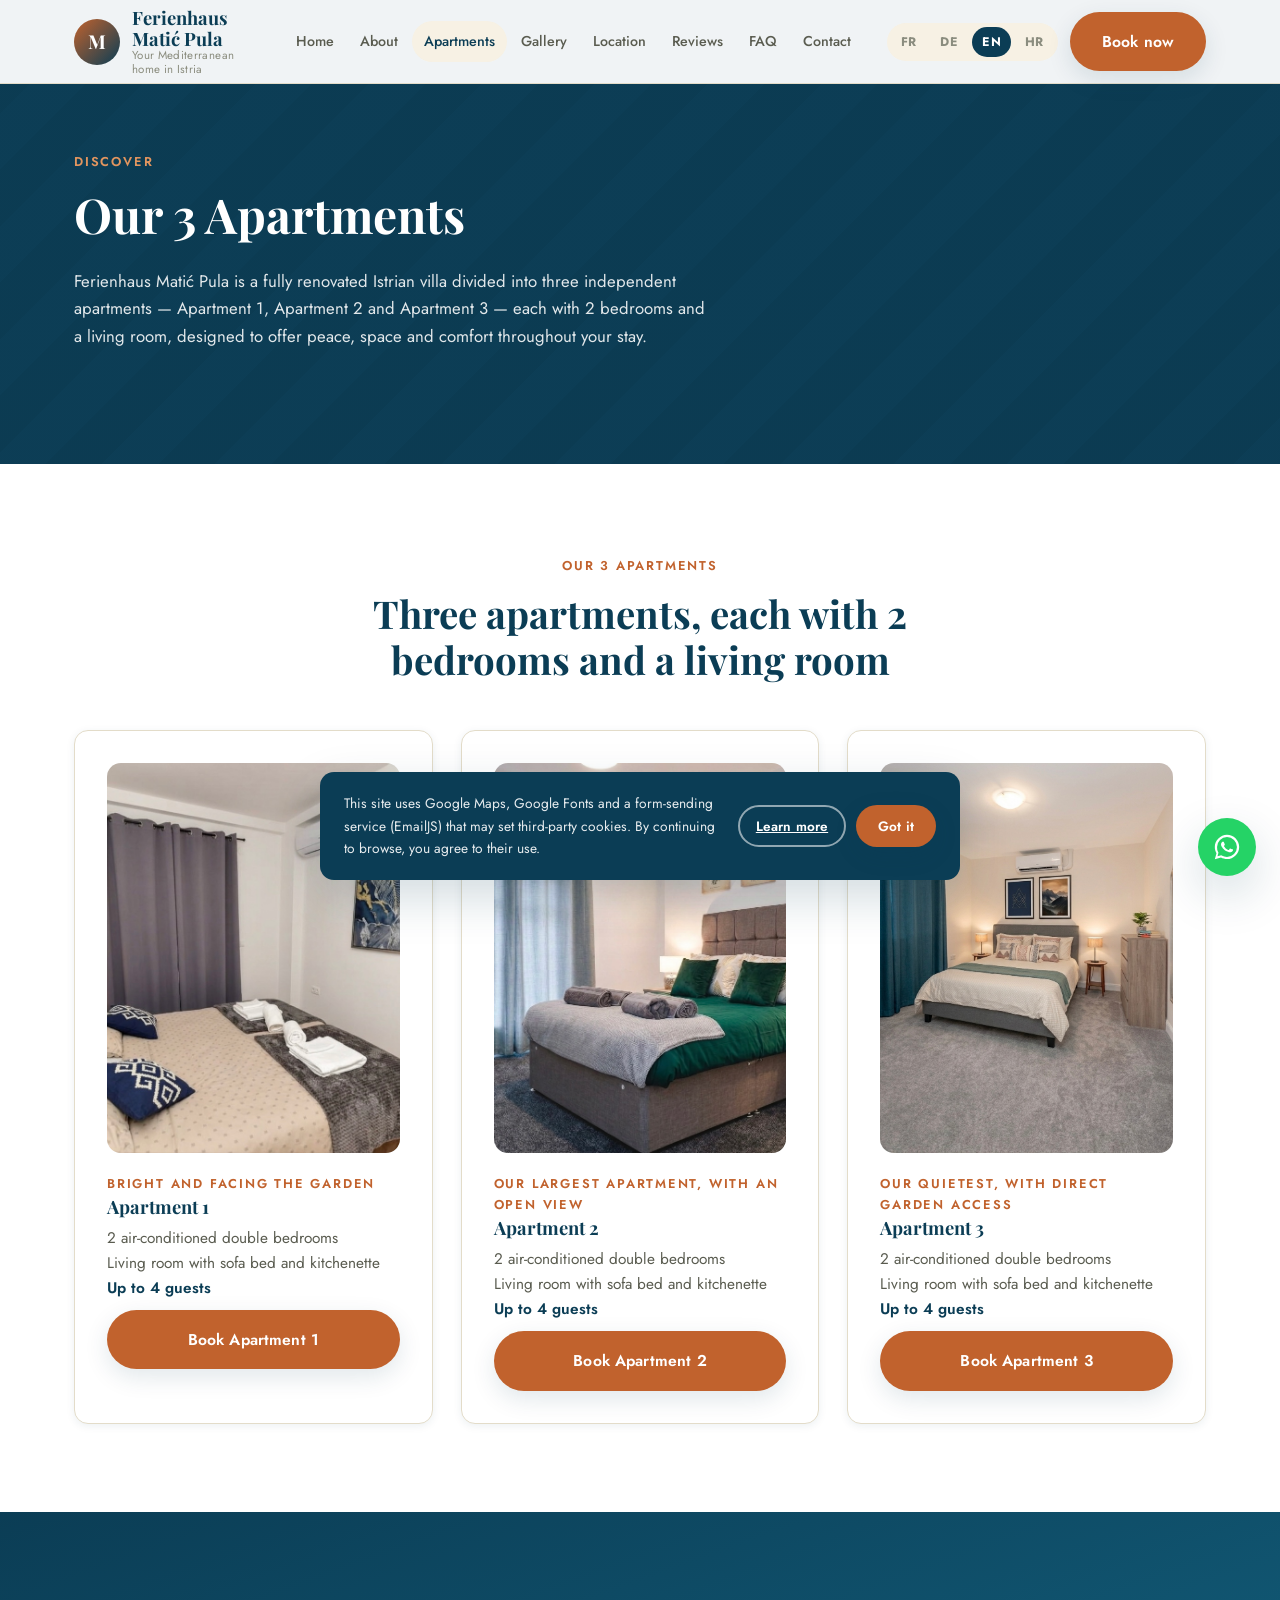
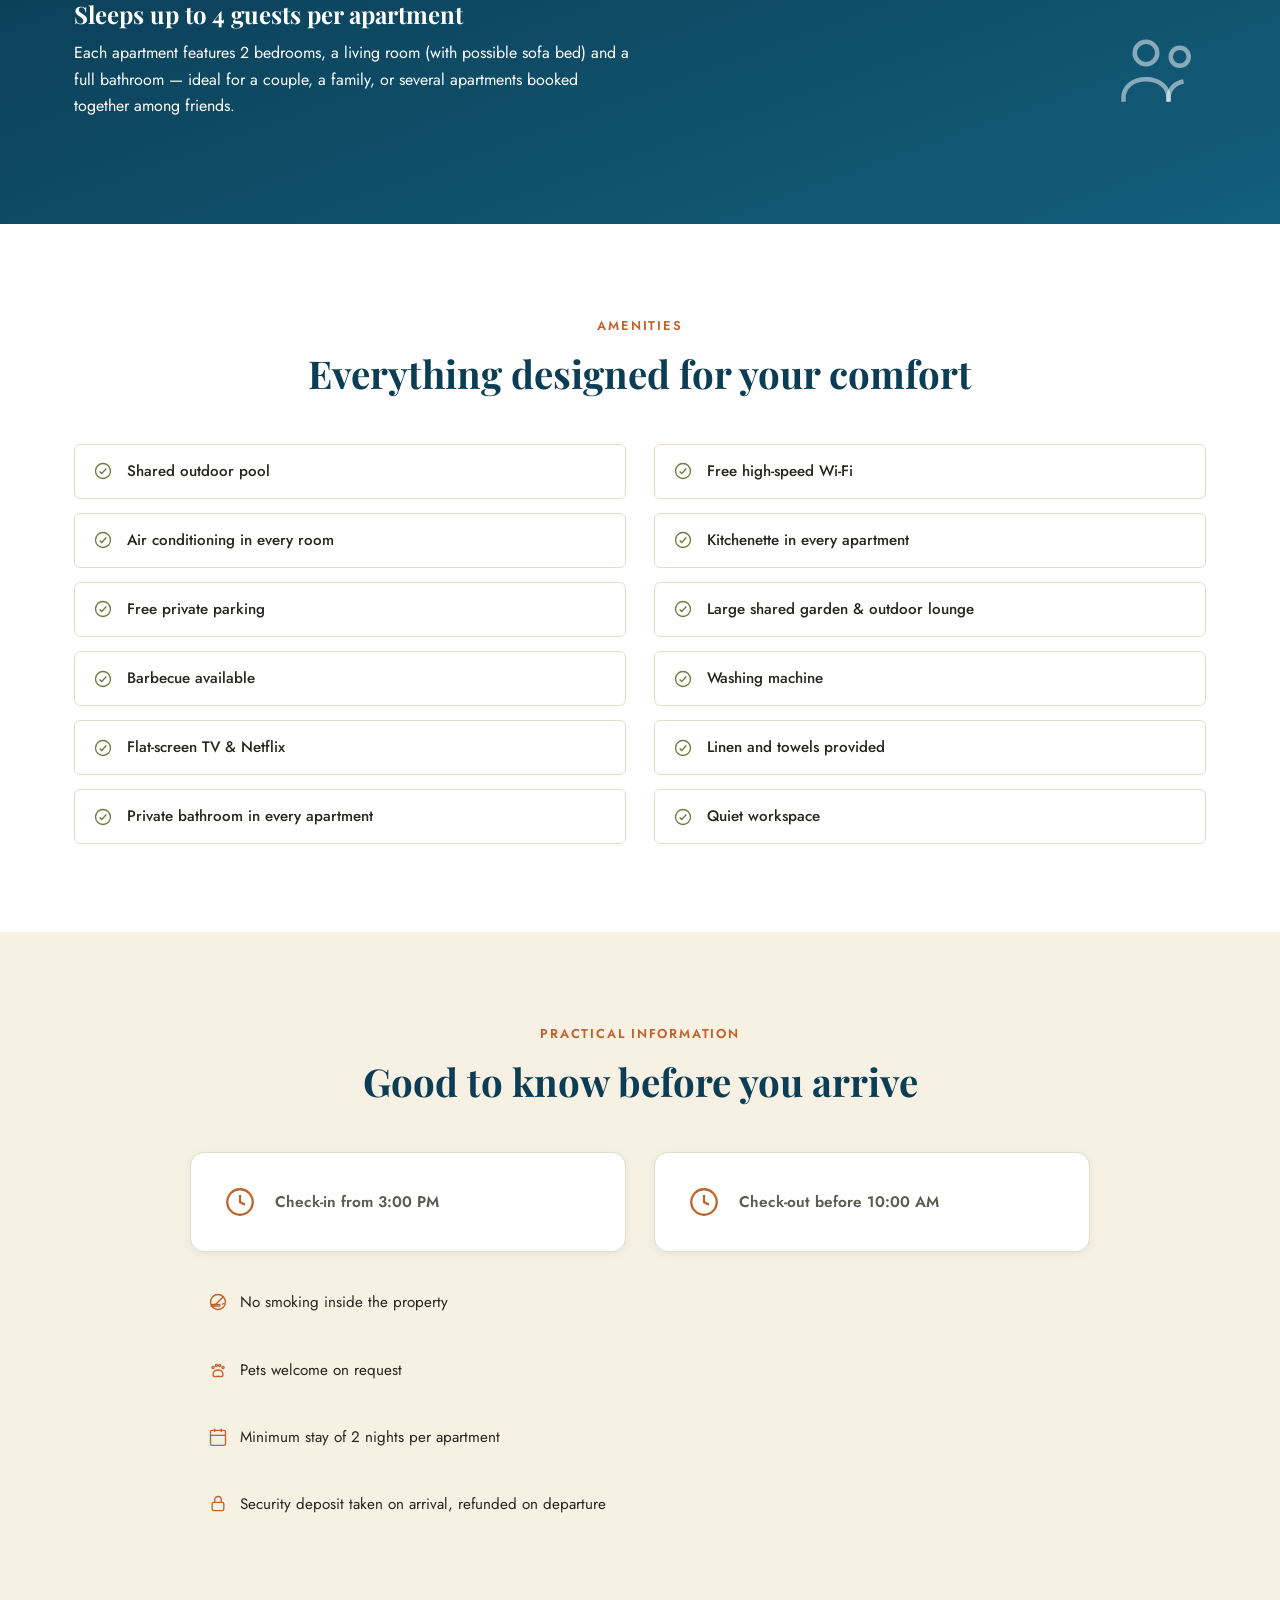
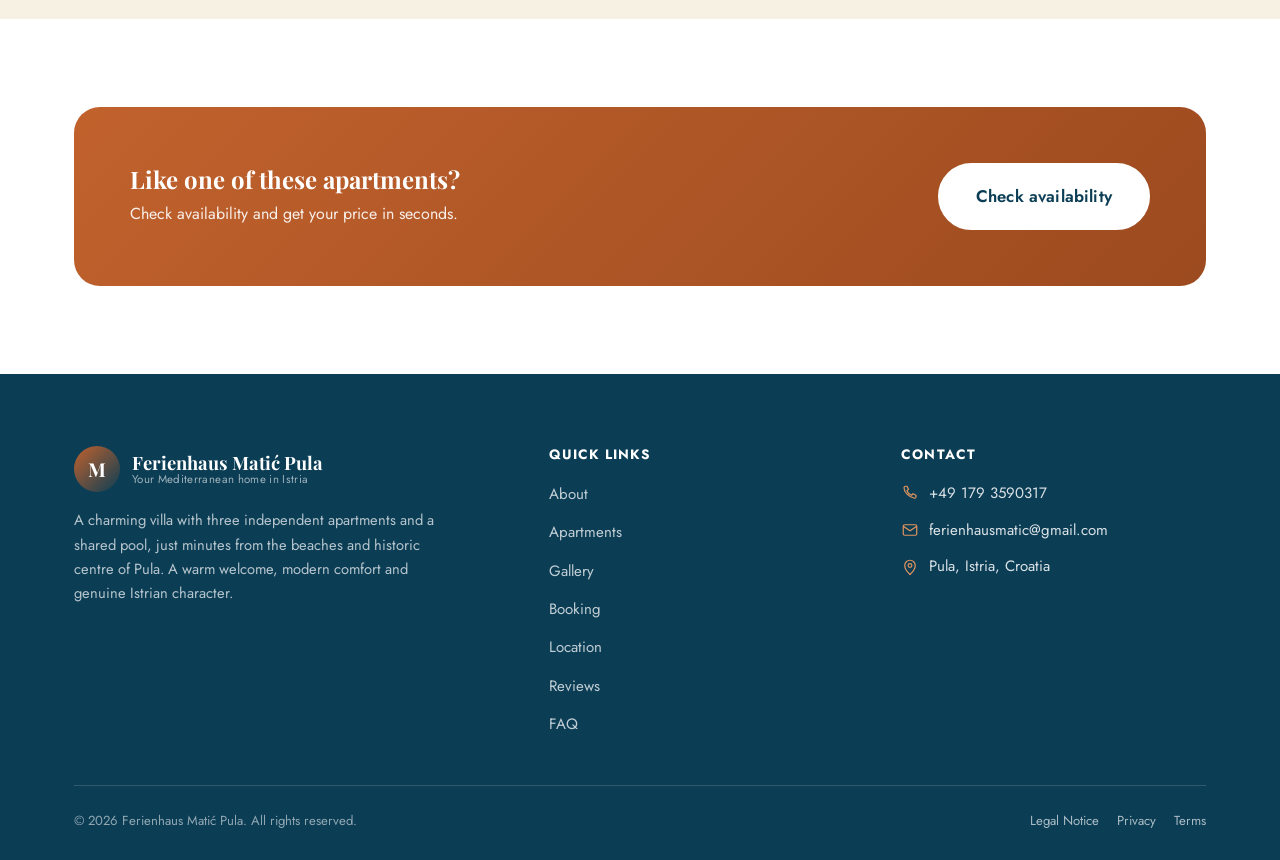
==== commit 713471a2: "Fix header navigation overflow across all breakpoints The nav (9 links + language switcher + CTA) ne" ====
--- a/appartement.html
+++ b/appartement.html
@@ -39,7 +39,6 @@
       <a href="apropos.html" data-page="apropos.html" data-i18n="nav.about"></a>
       <a href="appartement.html" data-page="appartement.html" data-i18n="nav.apartment"></a>
       <a href="galerie.html" data-page="galerie.html" data-i18n="nav.gallery"></a>
-      <a href="reservation.html" data-page="reservation.html" data-i18n="nav.reservation"></a>
       <a href="localisation.html" data-page="localisation.html" data-i18n="nav.location"></a>
       <a href="temoignages.html" data-page="temoignages.html" data-i18n="nav.testimonials"></a>
       <a href="faq.html" data-page="faq.html" data-i18n="nav.faq"></a>
--- a/css/style.css
+++ b/css/style.css
@@ -164,12 +164,13 @@
 .brand-name { font-family: var(--font-display); font-weight: 700; font-size: 1.15rem; color: var(--color-sea-deep); }
 .brand-tagline { font-size: 0.72rem; color: var(--color-ink-faint); letter-spacing: 0.03em; }
 
-.main-nav { display: flex; align-items: center; gap: 4px; }
+.main-nav { display: flex; align-items: center; gap: 2px; }
 .main-nav a {
-  padding: 10px 16px;
+  padding: 9px 12px;
   border-radius: 999px;
   font-weight: 500;
-  font-size: 0.95rem;
+  font-size: 0.89rem;
+  white-space: nowrap;
   color: var(--color-ink-soft);
   transition: background var(--transition), color var(--transition);
 }
@@ -565,6 +566,20 @@
 .stars-row svg { width: 18px; height: 18px; }
 
 /* -------------------------------- Responsive ---------------------------------- */
+@media (max-width: 1260px) {
+  .main-nav, .header-actions .lang-switcher { display: none; }
+  .nav-toggle { display: flex; }
+  .site-header.is-open .main-nav {
+    display: flex; position: absolute; top: var(--header-height); left: 0; right: 0;
+    background: #fff; flex-direction: column; padding: 12px; gap: 4px; box-shadow: var(--shadow-md);
+    border-bottom: 1px solid var(--color-border);
+  }
+  .site-header.is-open .main-nav a { font-size: 0.95rem; padding: 12px 16px; white-space: normal; }
+  .site-header.is-open .header-actions .lang-switcher {
+    display: flex; position: absolute; top: calc(var(--header-height) + 1px); right: 16px;
+  }
+}
+
 @media (max-width: 960px) {
   .grid--4 { grid-template-columns: repeat(2, 1fr); }
   .grid--3 { grid-template-columns: repeat(2, 1fr); }
@@ -575,16 +590,6 @@
 }
 
 @media (max-width: 720px) {
-  .main-nav, .header-actions .lang-switcher { display: none; }
-  .nav-toggle { display: flex; }
-  .site-header.is-open .main-nav {
-    display: flex; position: absolute; top: var(--header-height); left: 0; right: 0;
-    background: #fff; flex-direction: column; padding: 12px; gap: 4px; box-shadow: var(--shadow-md);
-    border-bottom: 1px solid var(--color-border);
-  }
-  .site-header.is-open .header-actions .lang-switcher {
-    display: flex; position: absolute; top: calc(var(--header-height) + 1px); right: 16px;
-  }
   .grid--2, .grid--3, .grid--4 { grid-template-columns: 1fr; }
   .amenities-grid { grid-template-columns: 1fr; }
   .section { padding: 56px 0; }
@@ -604,4 +609,13 @@
 @media (max-width: 480px) {
   .gallery-grid { grid-template-columns: 1fr; }
   .summary-dates { grid-template-columns: 1fr; }
-}
+  .container { padding: 0 16px; }
+  .brand-tagline { display: none; }
+  .brand-mark { width: 38px; height: 38px; font-size: 1rem; }
+  .brand-name { font-size: 1rem; }
+  .site-header .header-actions .btn--primary { padding: 10px 14px; font-size: 0.85rem; }
+  .header-actions { gap: 6px; }
+  .nav-toggle { width: 38px; height: 38px; }
+  .room-card .btn { white-space: normal; }
+  .card { padding: 24px; }
+}
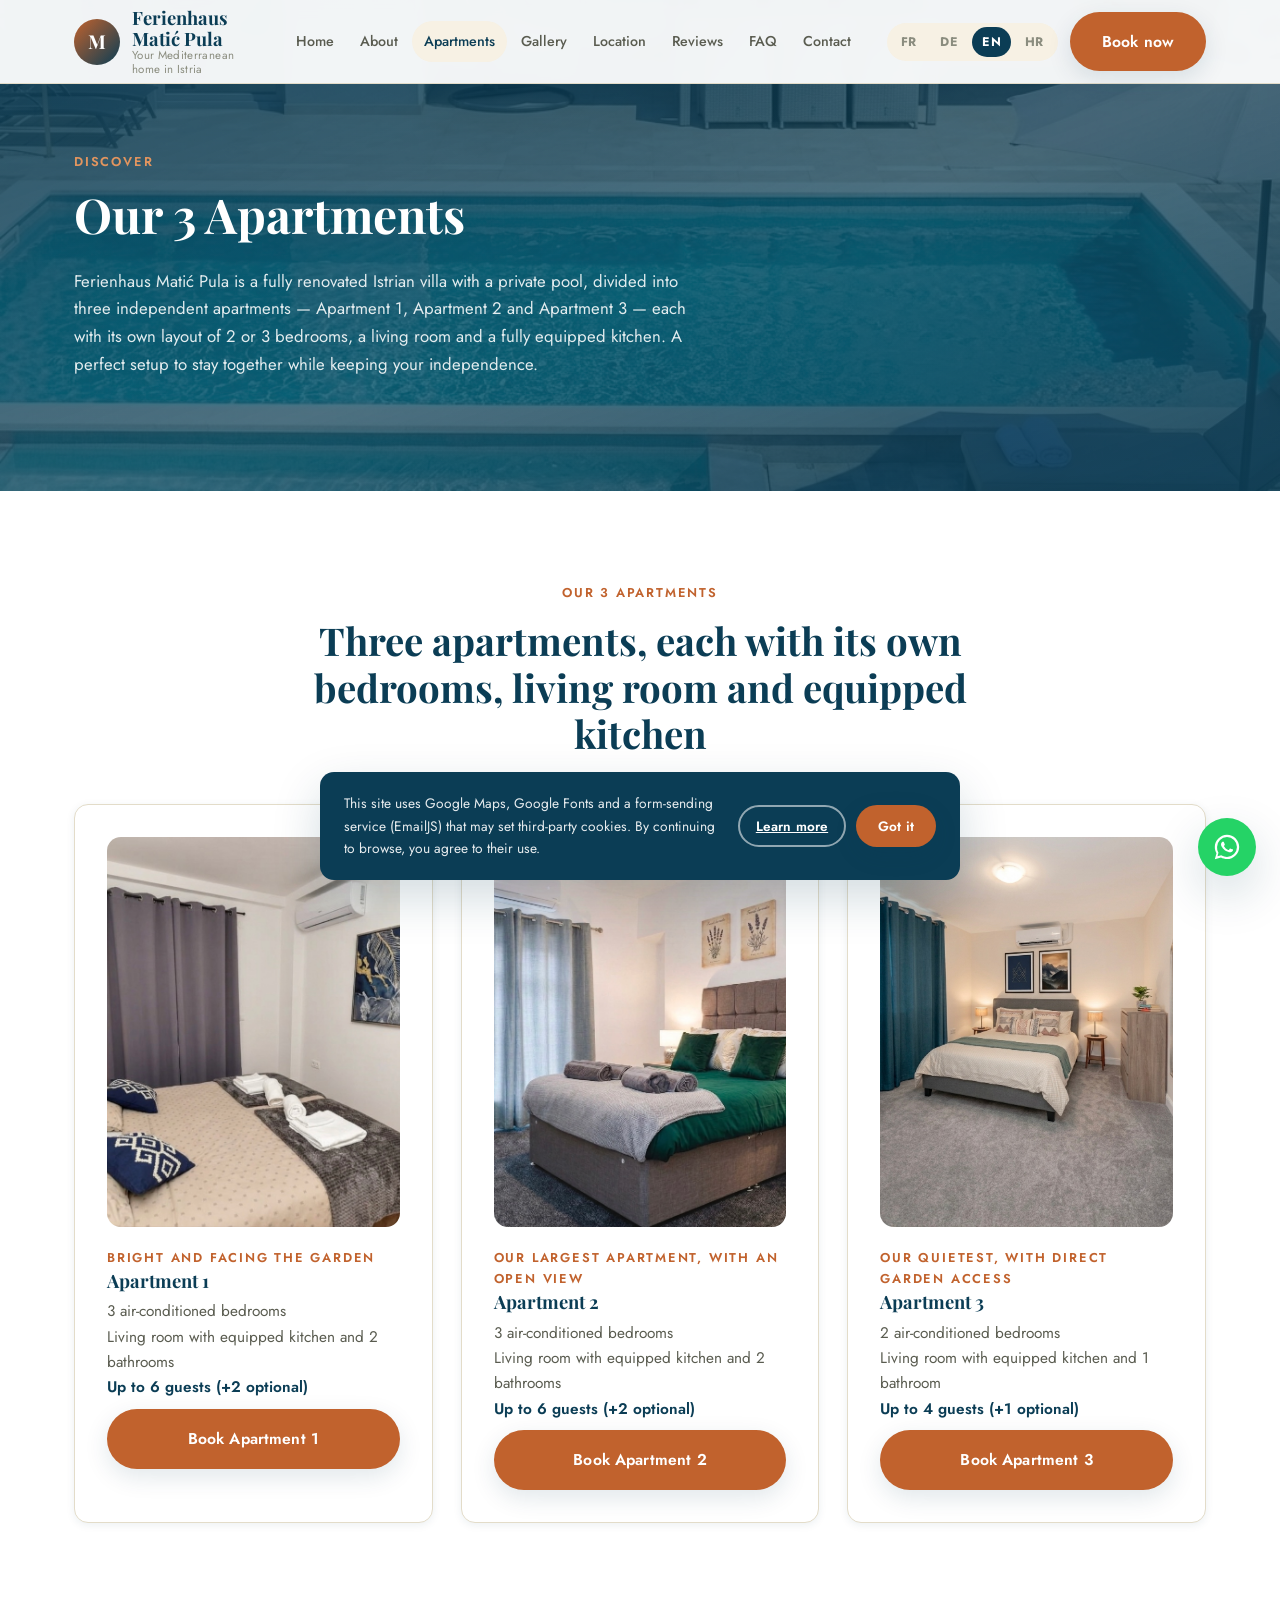
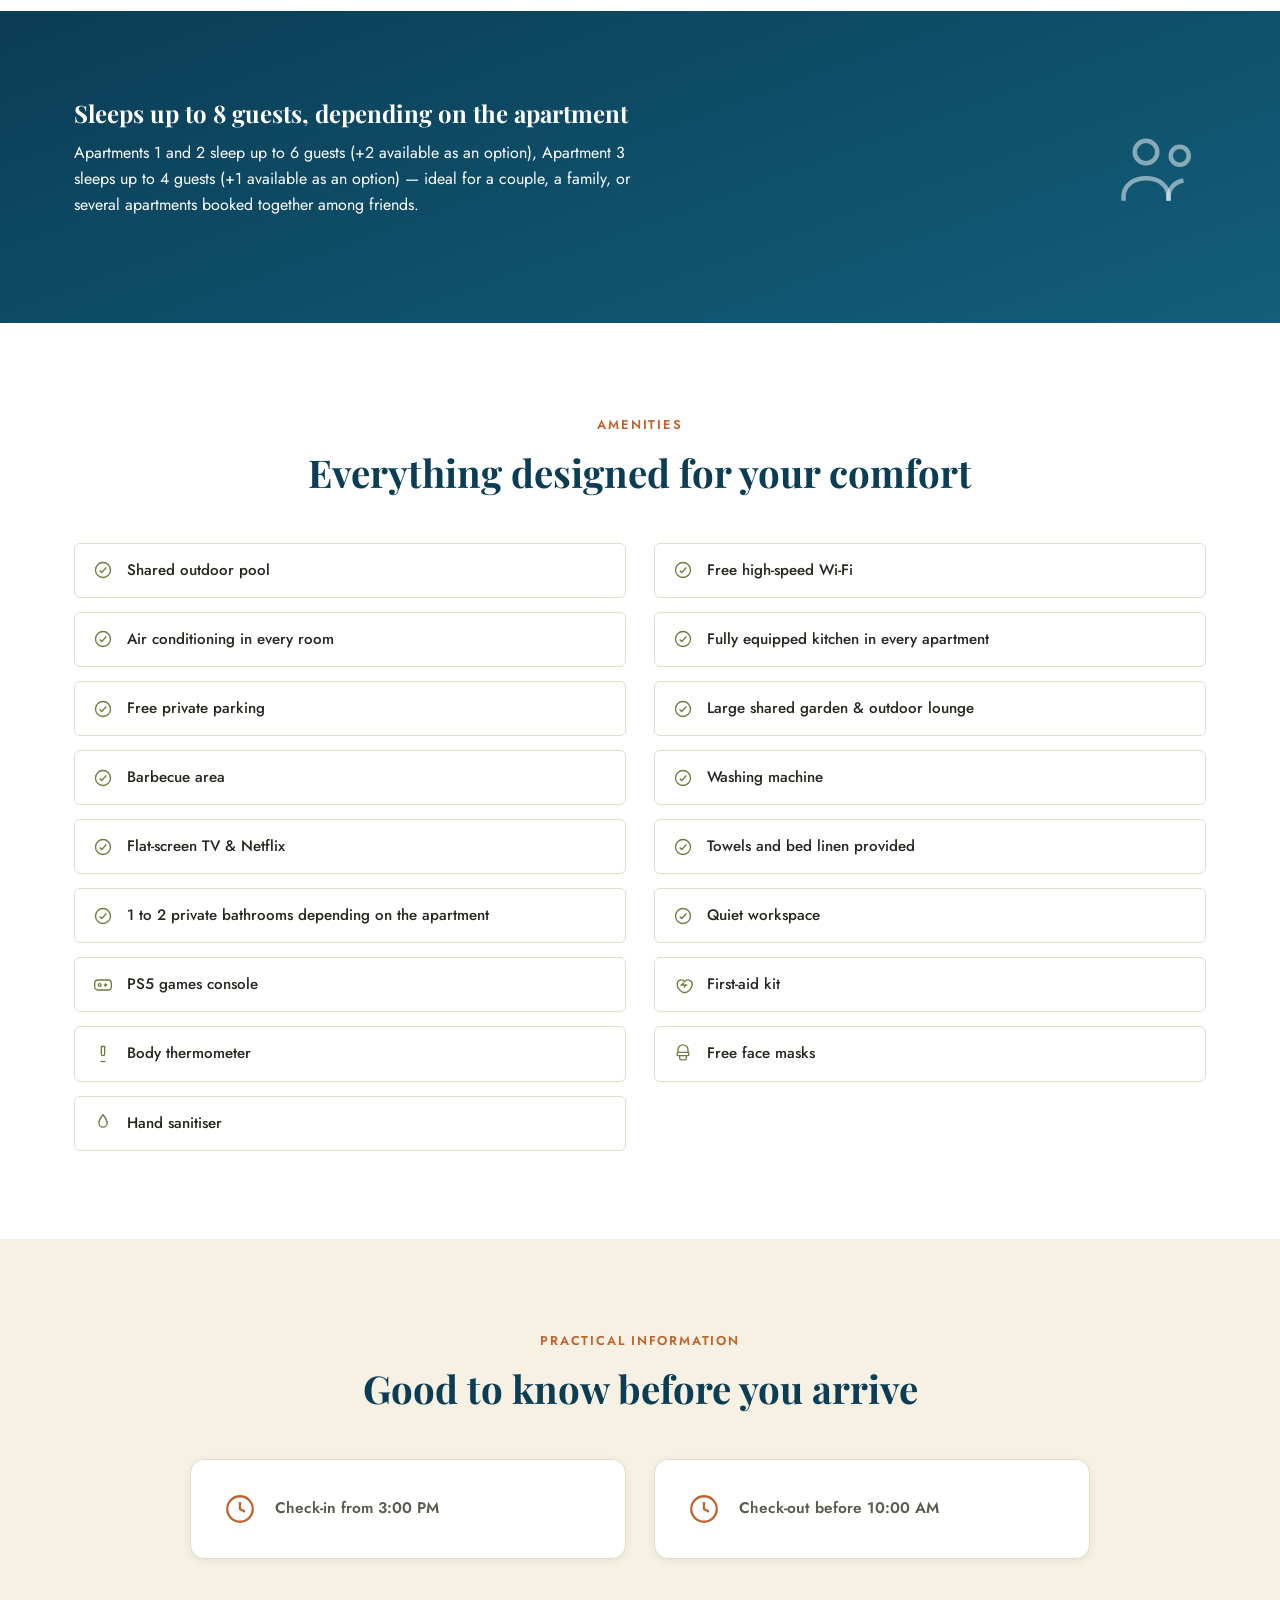
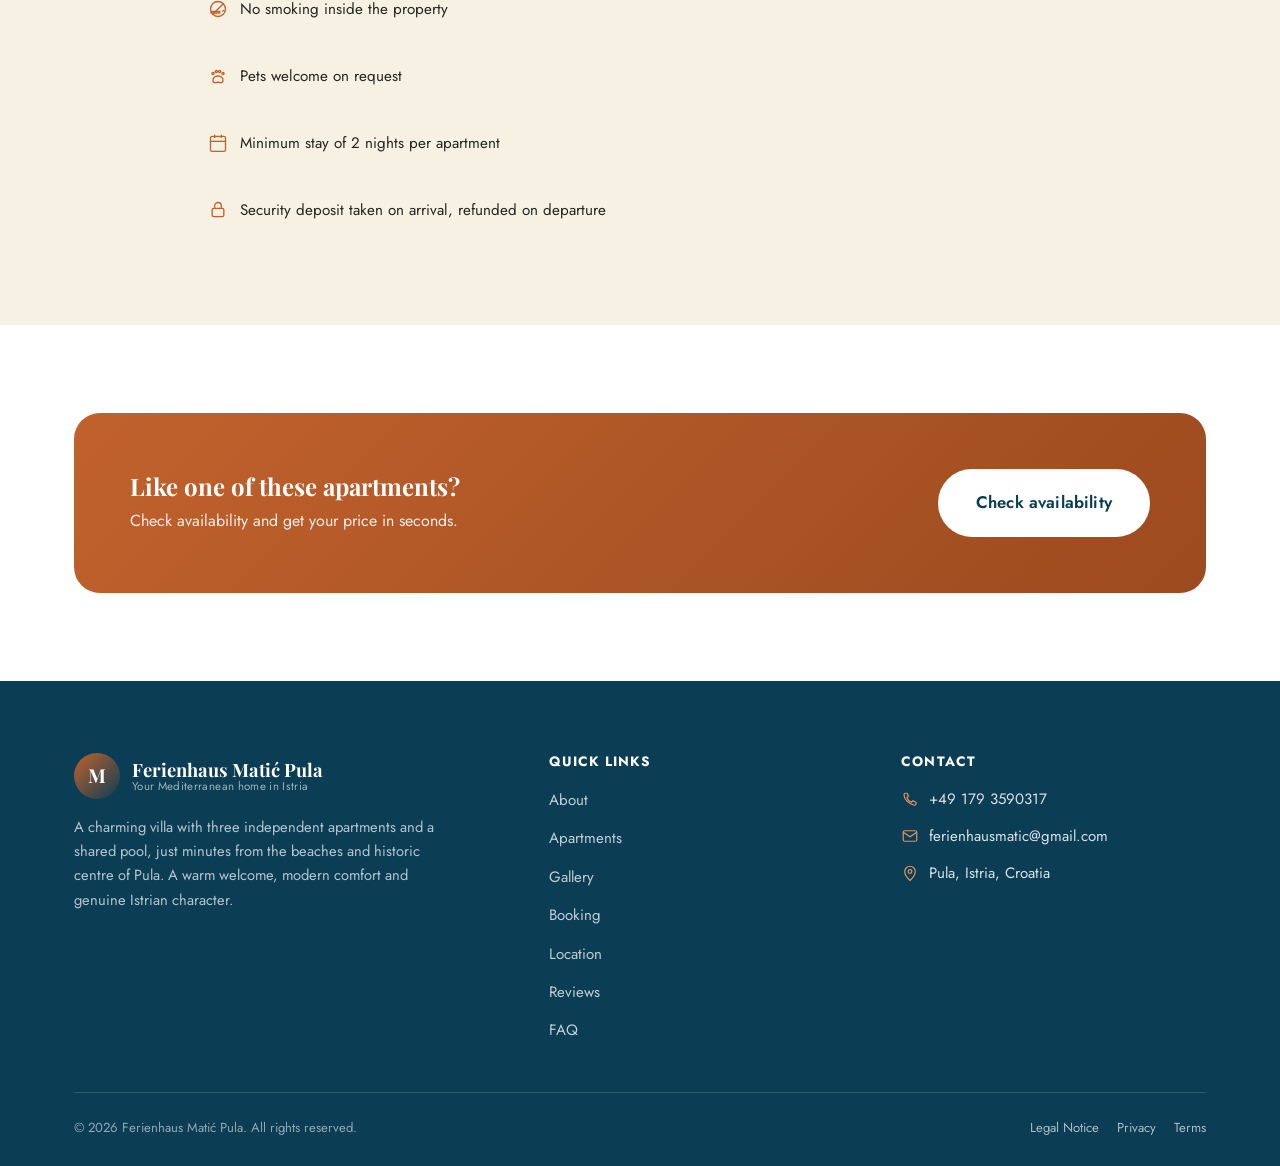
==== commit 9628224b: "Update apartment details, occupancy-based pricing, and amenities Reflect the owner's real apartment " ====
--- a/appartement.html
+++ b/appartement.html
@@ -4,7 +4,7 @@
 <meta charset="UTF-8">
 <meta name="viewport" content="width=device-width, initial-scale=1.0">
 <title>Nos appartements — Ferienhaus Matić Pula</title>
-<meta name="description" content="Découvrez les 3 appartements du Ferienhaus Matić Pula — Appartement 1, 2 et 3 — chacun avec 2 chambres, un salon et une piscine commune à Pula, Istrie.">
+<meta name="description" content="Découvrez les 3 appartements du Ferienhaus Matić Pula — Appartement 1, 2 et 3 — chacun avec 2 ou 3 chambres, un salon et une piscine privée commune à Pula, Istrie.">
 <meta property="og:type" content="website">
 <meta property="og:site_name" content="Ferienhaus Matić Pula">
 <meta property="og:title" content="Nos appartements — Ferienhaus Matić Pula">
@@ -138,6 +138,11 @@
         <div class="amenity-item"><svg viewBox="0 0 24 24" fill="none" stroke="currentColor" stroke-width="1.6"><circle cx="12" cy="12" r="9"/><path d="M8 12.5l2.5 2.5L16 9"/></svg><span data-i18n="apartment.amenity10"></span></div>
         <div class="amenity-item"><svg viewBox="0 0 24 24" fill="none" stroke="currentColor" stroke-width="1.6"><circle cx="12" cy="12" r="9"/><path d="M8 12.5l2.5 2.5L16 9"/></svg><span data-i18n="apartment.amenity11"></span></div>
         <div class="amenity-item"><svg viewBox="0 0 24 24" fill="none" stroke="currentColor" stroke-width="1.6"><circle cx="12" cy="12" r="9"/><path d="M8 12.5l2.5 2.5L16 9"/></svg><span data-i18n="apartment.amenity12"></span></div>
+        <div class="amenity-item"><svg viewBox="0 0 24 24" fill="none" stroke="currentColor" stroke-width="1.6"><rect x="2" y="6" width="20" height="12" rx="4"/><circle cx="8" cy="12" r="1.6"/><path d="M15 10v4M13 12h4"/></svg><span data-i18n="apartment.amenity13"></span></div>
+        <div class="amenity-item"><svg viewBox="0 0 24 24" fill="none" stroke="currentColor" stroke-width="1.6"><path d="M12 21s-7-4.5-7-10a5 5 0 0 1 9-3 5 5 0 0 1 9 3c0 5.5-7 10-7 10z"/><path d="M9 12h2l1-2 2 4 1-2h2"/></svg><span data-i18n="apartment.amenity14"></span></div>
+        <div class="amenity-item"><svg viewBox="0 0 24 24" fill="none" stroke="currentColor" stroke-width="1.6"><path d="M10 3h4v9a2 2 0 1 1-4 0z"/><path d="M9 21h6"/></svg><span data-i18n="apartment.amenity15"></span></div>
+        <div class="amenity-item"><svg viewBox="0 0 24 24" fill="none" stroke="currentColor" stroke-width="1.6"><path d="M6 10V7a6 6 0 0 1 12 0v3"/><rect x="5" y="10" width="14" height="4" rx="1"/><path d="M8 14v3a2 2 0 0 0 2 2h4a2 2 0 0 0 2-2v-3"/></svg><span data-i18n="apartment.amenity16"></span></div>
+        <div class="amenity-item"><svg viewBox="0 0 24 24" fill="none" stroke="currentColor" stroke-width="1.6"><path d="M12 2c2 3 5 6 5 10a5 5 0 0 1-10 0c0-4 3-7 5-10z"/></svg><span data-i18n="apartment.amenity17"></span></div>
       </div>
     </div>
   </section>
--- a/css/style.css
+++ b/css/style.css
@@ -228,8 +228,8 @@
   padding: calc(var(--header-height) + 64px) 0 96px;
   color: #fff;
   background:
-    linear-gradient(180deg, rgba(11,61,85,0.82), rgba(11,61,85,0.78)),
-    repeating-linear-gradient(135deg, #123f57 0px, #123f57 40px, #0e3548 40px, #0e3548 80px);
+    linear-gradient(160deg, rgba(11,61,85,0.88), rgba(11,61,85,0.72) 55%, rgba(11,61,85,0.9)),
+    url("../images/maison-piscine/photo-04.png") center 30%/cover no-repeat;
   margin-top: calc(var(--header-height) * -1);
 }
 .page-hero h1 { color: #fff; font-size: clamp(2rem, 4.5vw, 3rem); }
@@ -313,6 +313,7 @@
   padding: 14px 18px; background: var(--color-sand); border-radius: var(--radius-sm);
   font-size: 0.95rem;
 }
+.rules-list li span { min-width: 0; overflow-wrap: anywhere; }
 .rules-list svg { width: 20px; height: 20px; color: var(--color-terracotta); flex-shrink: 0; margin-top: 2px; }
 
 /* -------------------------------- Gallery ---------------------------------- */
@@ -335,6 +336,12 @@
 .gallery-grid { display: grid; grid-template-columns: repeat(3, 1fr); gap: 20px; }
 .gallery-grid .img-placeholder { cursor: default; }
 .gallery-item[hidden] { display: none; }
+.gallery-item { border-radius: var(--radius-md); overflow: hidden; }
+.gallery-item img { transition: transform 0.5s ease; }
+.gallery-item:hover img { transform: scale(1.06); }
+
+.room-card img { transition: transform 0.5s ease; }
+.room-card:hover img { transform: scale(1.04); }
 
 /* -------------------------------- Testimonials ---------------------------------- */
 .testimonial-card {
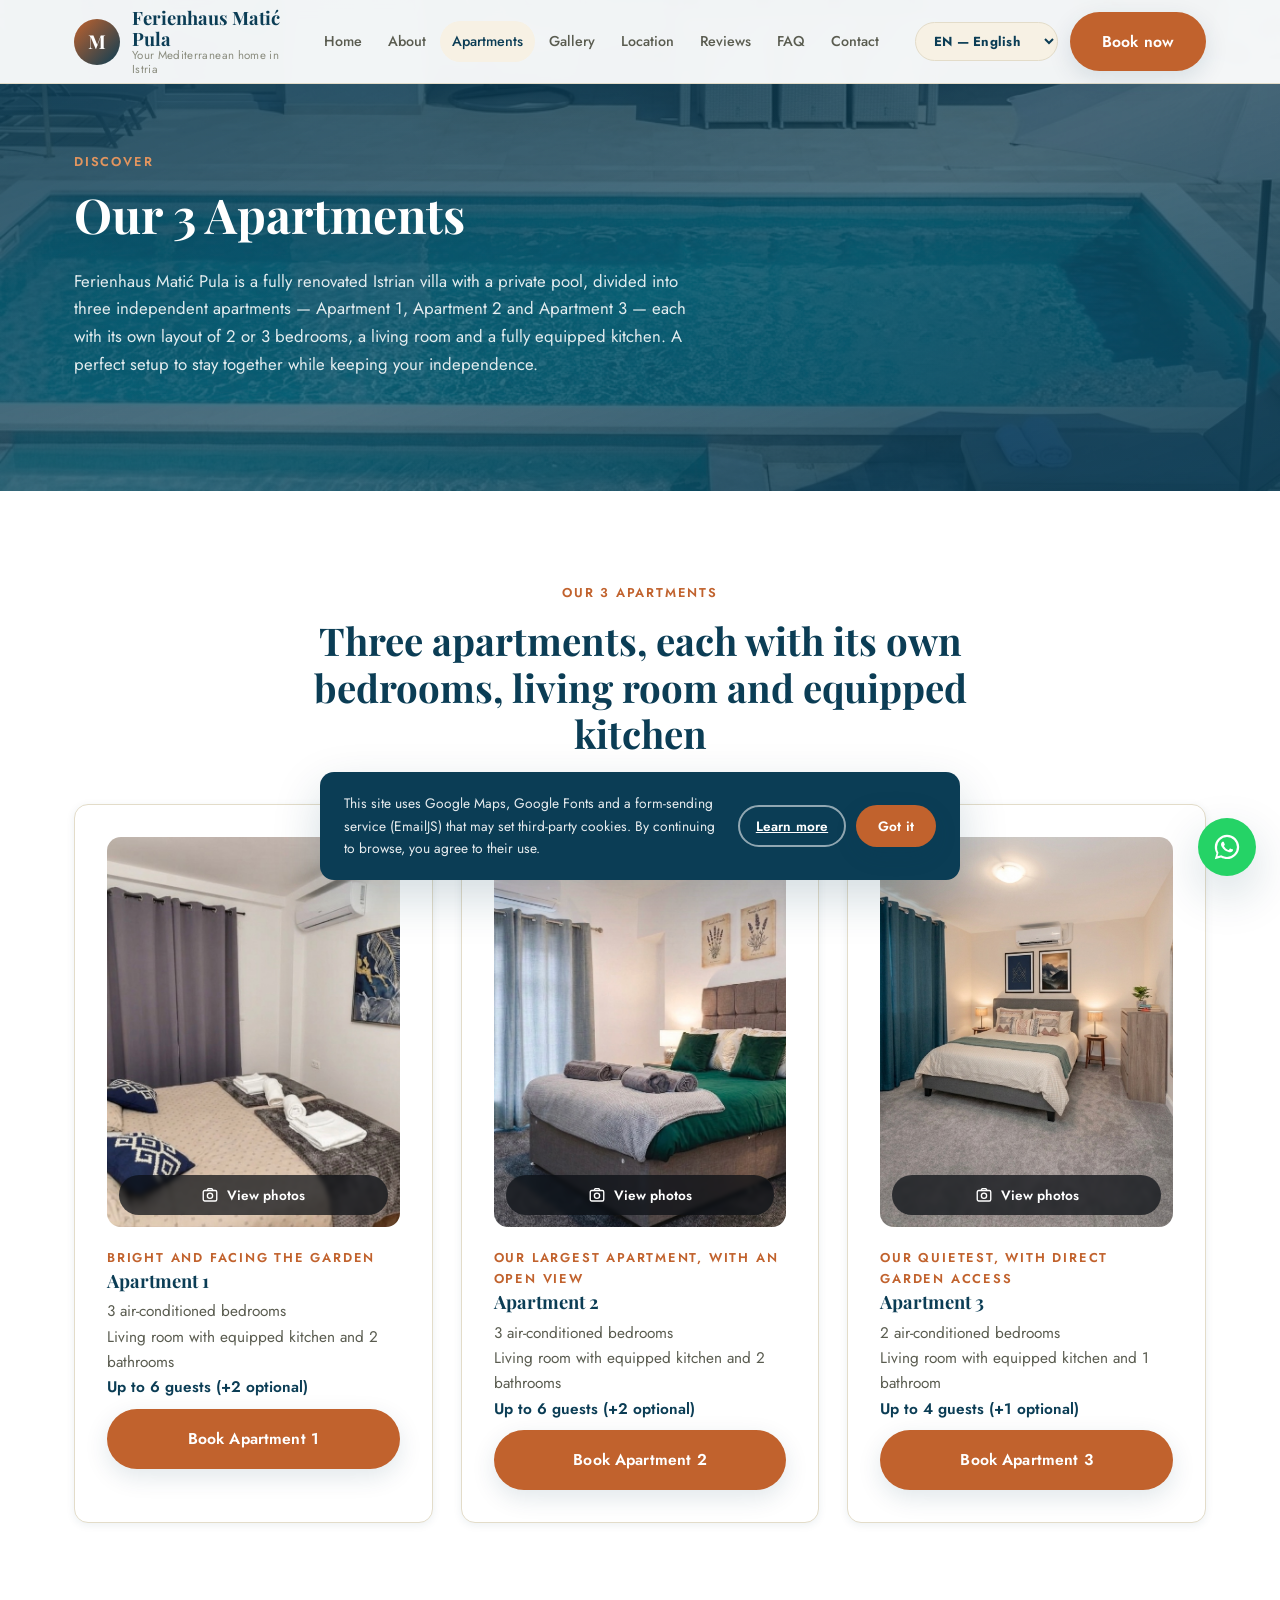
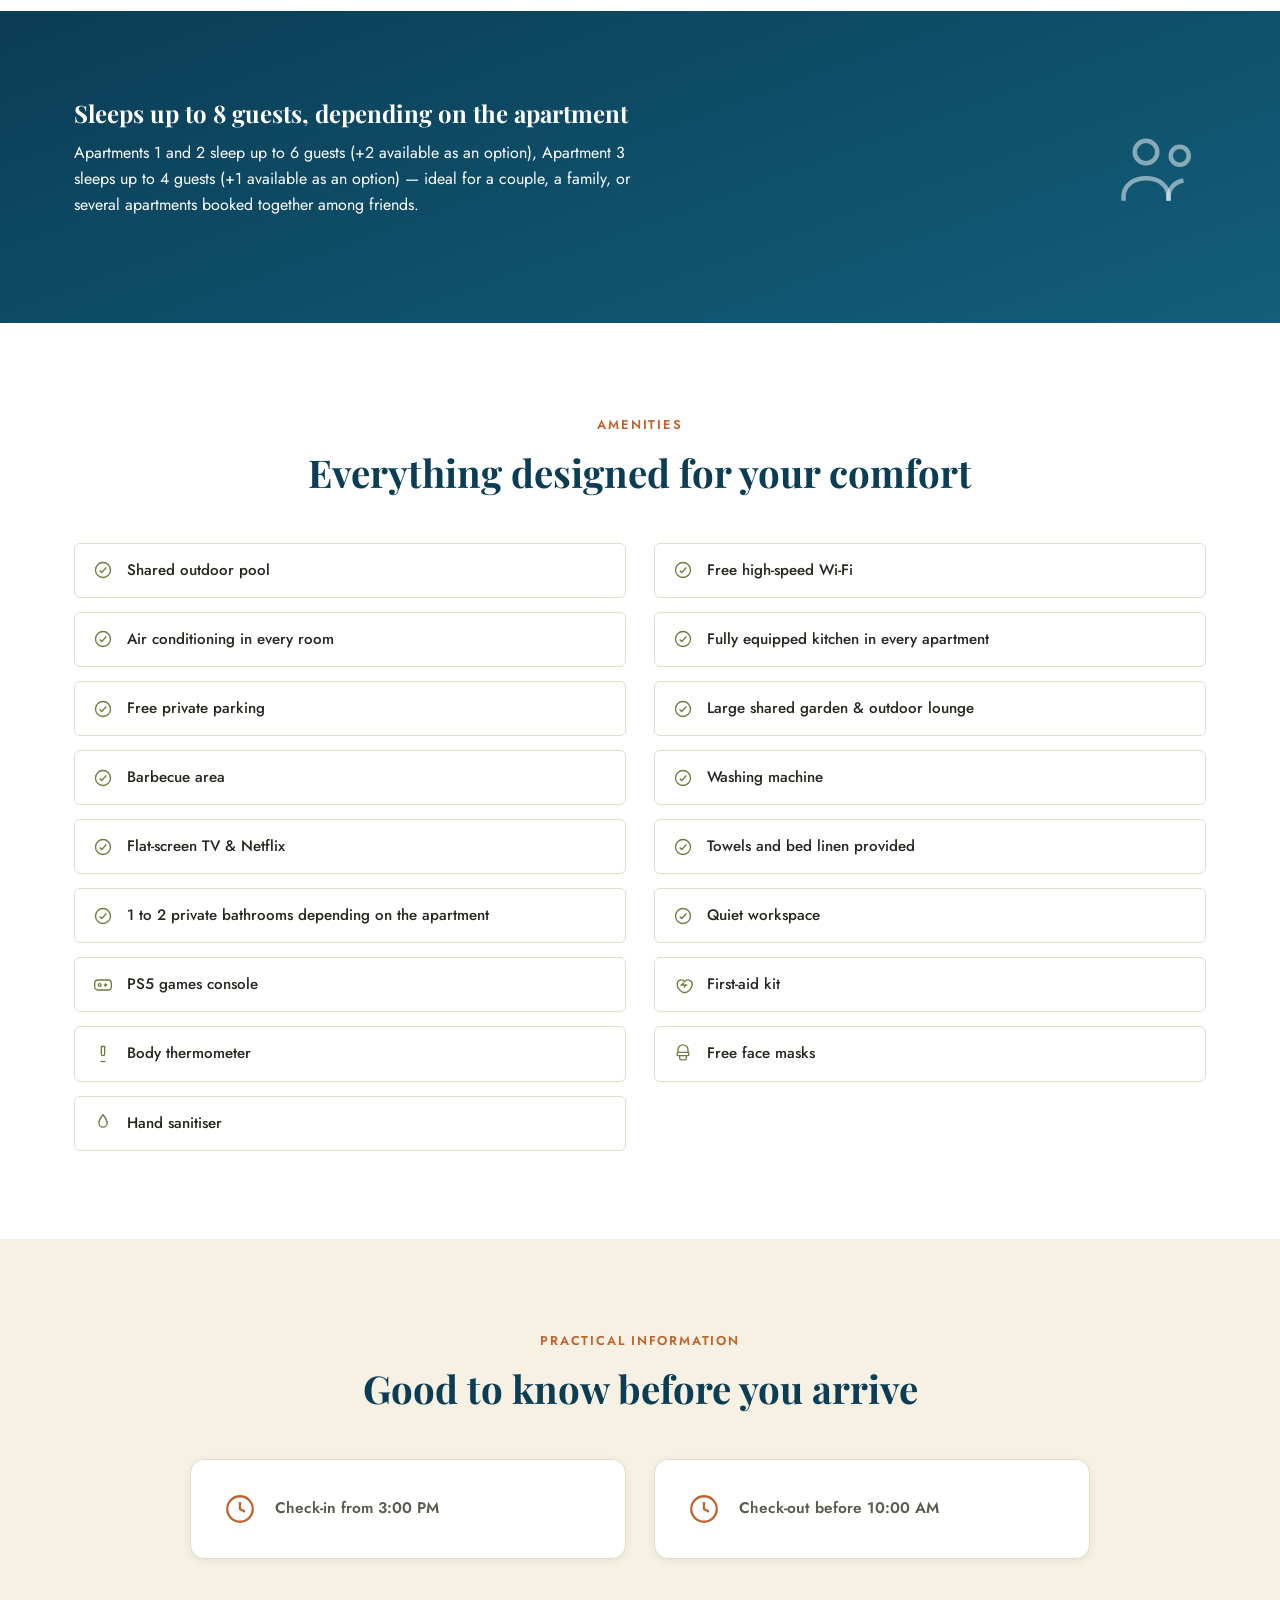
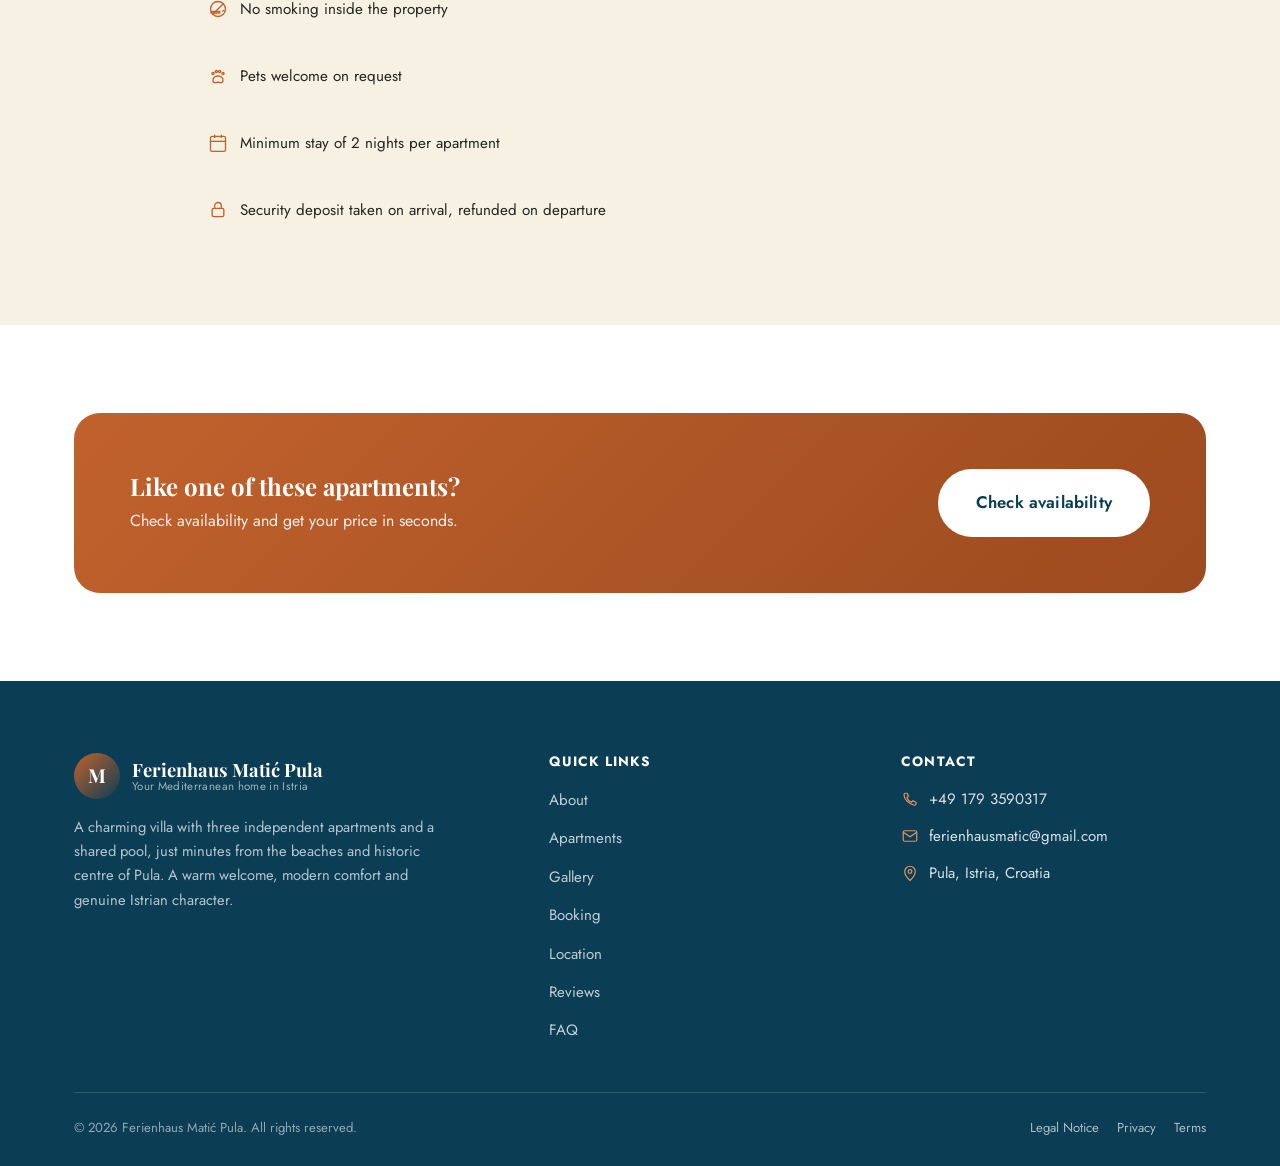
==== commit 175b0b54: "Add photo lightbox, simplify language/apartment selection and calendar - New reusable full-screen li" ====
--- a/appartement.html
+++ b/appartement.html
@@ -46,10 +46,12 @@
     </nav>
     <div class="header-actions">
       <div class="lang-switcher" role="group" data-i18n-aria-label="common.langSwitcherLabel">
-        <button type="button" data-lang-switch="fr">FR</button>
-        <button type="button" data-lang-switch="de">DE</button>
-        <button type="button" data-lang-switch="en">EN</button>
-        <button type="button" data-lang-switch="hr">HR</button>
+        <select data-lang-select>
+          <option value="fr">FR — Français</option>
+          <option value="de">DE — Deutsch</option>
+          <option value="en">EN — English</option>
+          <option value="hr">HR — Hrvatski</option>
+        </select>
       </div>
       <a href="reservation.html" class="btn btn--primary" data-i18n="common.bookNow"></a>
       <button class="nav-toggle" aria-label="Menu" aria-expanded="false"><span></span><span></span><span></span></button>
@@ -75,7 +77,13 @@
       </div>
       <div class="grid grid--3">
         <div class="room-card card">
-          <img src="images/appartement-1/photo-01.png" alt="Chambre de l'appartement 1" style="width:100%;aspect-ratio:3/4;object-fit:cover;border-radius:var(--radius-md);margin-bottom:20px;">
+          <div class="room-card-photo">
+            <img src="images/appartement-1/photo-01.png" alt="Chambre de l'appartement 1" style="width:100%;aspect-ratio:3/4;object-fit:cover;border-radius:var(--radius-md);">
+            <button type="button" class="room-card-photo-btn" data-apartment-gallery="apt1">
+              <svg viewBox="0 0 24 24" fill="none" stroke="currentColor" stroke-width="1.8" stroke-linecap="round" stroke-linejoin="round"><rect x="3" y="6" width="18" height="14" rx="2"/><path d="M8 6l1.5-2.5h5L16 6"/><circle cx="12" cy="13" r="3.5"/></svg>
+              <span data-i18n="apartment.viewPhotos"></span>
+            </button>
+          </div>
           <span class="kicker" style="margin-bottom:2px;" data-i18n="apartments.apt1.tagline"></span>
           <h3 data-i18n="apartments.apt1.name"></h3>
           <p data-i18n="apartments.apt1.bedroomsText"></p>
@@ -84,7 +92,13 @@
           <a href="reservation.html?apt=1" class="btn btn--primary btn--block" style="margin-top:8px;" data-i18n="apartments.apt1.reserveButton"></a>
         </div>
         <div class="room-card card">
-          <img src="images/appartement-2/photo-01.png" alt="Chambre de l'appartement 2" style="width:100%;aspect-ratio:3/4;object-fit:cover;border-radius:var(--radius-md);margin-bottom:20px;">
+          <div class="room-card-photo">
+            <img src="images/appartement-2/photo-01.png" alt="Chambre de l'appartement 2" style="width:100%;aspect-ratio:3/4;object-fit:cover;border-radius:var(--radius-md);">
+            <button type="button" class="room-card-photo-btn" data-apartment-gallery="apt2">
+              <svg viewBox="0 0 24 24" fill="none" stroke="currentColor" stroke-width="1.8" stroke-linecap="round" stroke-linejoin="round"><rect x="3" y="6" width="18" height="14" rx="2"/><path d="M8 6l1.5-2.5h5L16 6"/><circle cx="12" cy="13" r="3.5"/></svg>
+              <span data-i18n="apartment.viewPhotos"></span>
+            </button>
+          </div>
           <span class="kicker" style="margin-bottom:2px;" data-i18n="apartments.apt2.tagline"></span>
           <h3 data-i18n="apartments.apt2.name"></h3>
           <p data-i18n="apartments.apt2.bedroomsText"></p>
@@ -93,7 +107,13 @@
           <a href="reservation.html?apt=2" class="btn btn--primary btn--block" style="margin-top:8px;" data-i18n="apartments.apt2.reserveButton"></a>
         </div>
         <div class="room-card card">
-          <img src="images/appartement-3/photo-08.png" alt="Chambre de l'appartement 3" style="width:100%;aspect-ratio:3/4;object-fit:cover;border-radius:var(--radius-md);margin-bottom:20px;">
+          <div class="room-card-photo">
+            <img src="images/appartement-3/photo-08.png" alt="Chambre de l'appartement 3" style="width:100%;aspect-ratio:3/4;object-fit:cover;border-radius:var(--radius-md);">
+            <button type="button" class="room-card-photo-btn" data-apartment-gallery="apt3">
+              <svg viewBox="0 0 24 24" fill="none" stroke="currentColor" stroke-width="1.8" stroke-linecap="round" stroke-linejoin="round"><rect x="3" y="6" width="18" height="14" rx="2"/><path d="M8 6l1.5-2.5h5L16 6"/><circle cx="12" cy="13" r="3.5"/></svg>
+              <span data-i18n="apartment.viewPhotos"></span>
+            </button>
+          </div>
           <span class="kicker" style="margin-bottom:2px;" data-i18n="apartments.apt3.tagline"></span>
           <h3 data-i18n="apartments.apt3.name"></h3>
           <p data-i18n="apartments.apt3.bedroomsText"></p>
@@ -249,6 +269,7 @@
 
 <script src="js/translations.js"></script>
 <script src="js/i18n.js"></script>
+<script src="js/lightbox.js"></script>
 <script src="js/main.js"></script>
 </body>
 </html>
--- a/css/style.css
+++ b/css/style.css
@@ -135,7 +135,7 @@
 .btn--secondary:hover { background: var(--color-sea-deep); color: #fff; }
 .btn--ghost { background: transparent; color: #fff; border-color: rgba(255,255,255,0.55); }
 .btn--ghost:hover { background: rgba(255,255,255,0.12); border-color: #fff; }
-.btn--block { width: 100%; }
+.btn--block { width: 100%; white-space: normal; }
 .btn--lg { padding: 18px 36px; font-size: 1.05rem; }
 .btn:disabled { opacity: 0.6; cursor: not-allowed; transform: none; }
 
@@ -178,13 +178,14 @@
 
 .header-actions { display: flex; align-items: center; gap: 12px; }
 
-.lang-switcher { display: flex; gap: 4px; background: var(--color-sand); border-radius: 999px; padding: 4px; }
-.lang-switcher button {
-  border: none; background: transparent; padding: 6px 10px; border-radius: 999px;
-  font-size: 0.78rem; font-weight: 700; letter-spacing: 0.03em; color: var(--color-ink-faint);
-  transition: background var(--transition), color var(--transition);
-}
-.lang-switcher button.is-active { background: var(--color-sea-deep); color: #fff; }
+.lang-switcher { display: flex; }
+.lang-switcher select {
+  border: 1.5px solid var(--color-border); background: var(--color-sand); cursor: pointer;
+  padding: 8px 14px; border-radius: 999px;
+  font-size: 0.82rem; font-weight: 700; letter-spacing: 0.02em; color: var(--color-sea-deep);
+  transition: border-color var(--transition), background var(--transition);
+}
+.lang-switcher select:hover, .lang-switcher select:focus { border-color: var(--color-sea); outline: none; }
 
 .nav-toggle {
   display: none;
@@ -259,6 +260,16 @@
 
 .room-card { display: flex; flex-direction: column; }
 .room-card .img-placeholder { margin-bottom: 20px; }
+.room-card-photo { position: relative; margin-bottom: 20px; }
+.room-card-photo-btn {
+  position: absolute; left: 12px; right: 12px; bottom: 12px;
+  display: flex; align-items: center; justify-content: center; gap: 8px;
+  padding: 10px 16px; border-radius: 999px; border: none;
+  background: rgba(11,15,20,0.72); color: #fff; font-size: 0.85rem; font-weight: 600;
+  backdrop-filter: blur(2px); transition: background var(--transition);
+}
+.room-card-photo-btn:hover { background: rgba(11,15,20,0.88); }
+.room-card-photo-btn svg { width: 18px; height: 18px; flex-shrink: 0; }
 
 /* Image placeholder (en attendant les vraies photos) */
 .img-placeholder {
@@ -325,19 +336,22 @@
 .gallery-filters button:hover { border-color: var(--color-sea); color: var(--color-sea-deep); }
 .gallery-filters button.is-active { background: var(--color-sea-deep); border-color: var(--color-sea-deep); color: #fff; }
 
-/* Onglets de sélection d'appartement (page réservation) */
-.apartment-tabs { display: flex; flex-wrap: wrap; gap: 10px; justify-content: center; margin-bottom: 36px; }
-.apartment-tabs button {
-  border: 1.5px solid var(--color-border); background: #fff; padding: 13px 28px; border-radius: 999px;
-  font-weight: 600; font-size: 1rem; color: var(--color-ink-soft); transition: all var(--transition);
-}
-.apartment-tabs button:hover { border-color: var(--color-sea); color: var(--color-sea-deep); }
-.apartment-tabs button.is-active { background: var(--color-terracotta); border-color: var(--color-terracotta); color: #fff; box-shadow: var(--shadow-sm); }
+/* Sélection d'appartement (page réservation) */
+.apartment-select-wrap { display: flex; justify-content: center; margin-bottom: 36px; }
+.apartment-select-wrap select {
+  border: 1.5px solid var(--color-border); background: #fff; padding: 15px 44px 15px 24px; border-radius: 999px;
+  font-weight: 600; font-size: 1.05rem; color: var(--color-sea-deep); cursor: pointer;
+  box-shadow: var(--shadow-sm); transition: border-color var(--transition);
+  min-width: 240px; text-align: center; text-align-last: center;
+  background-image: url("data:image/svg+xml,%3Csvg xmlns='http://www.w3.org/2000/svg' viewBox='0 0 24 24' fill='none' stroke='%23146583' stroke-width='2' stroke-linecap='round' stroke-linejoin='round'%3E%3Cpath d='M6 9l6 6 6-6'/%3E%3C/svg%3E");
+  background-repeat: no-repeat; background-position: right 16px center; background-size: 18px; appearance: none; -webkit-appearance: none;
+}
+.apartment-select-wrap select:hover, .apartment-select-wrap select:focus { border-color: var(--color-terracotta); outline: none; }
 .gallery-grid { display: grid; grid-template-columns: repeat(3, 1fr); gap: 20px; }
 .gallery-grid .img-placeholder { cursor: default; }
 .gallery-item[hidden] { display: none; }
 .gallery-item { border-radius: var(--radius-md); overflow: hidden; }
-.gallery-item img { transition: transform 0.5s ease; }
+.gallery-item img { transition: transform 0.5s ease; cursor: pointer; }
 .gallery-item:hover img { transform: scale(1.06); }
 
 .room-card img { transition: transform 0.5s ease; }
@@ -402,7 +416,7 @@
 .calendar-nav button svg { width: 18px; height: 18px; color: var(--color-sea-deep); }
 .calendar-nav-label { font-family: var(--font-display); font-weight: 700; font-size: 1.1rem; color: var(--color-sea-deep); text-transform: capitalize; }
 
-.calendar-months { display: grid; grid-template-columns: 1fr 1fr; gap: 32px; }
+.calendar-months { max-width: 360px; margin: 0 auto; }
 .calendar-month-label { text-align: center; font-weight: 700; margin-bottom: 12px; color: var(--color-sea-deep); text-transform: capitalize; }
 .calendar-weekdays { display: grid; grid-template-columns: repeat(7, 1fr); margin-bottom: 6px; }
 .calendar-weekdays span { text-align: center; font-size: 0.72rem; color: var(--color-ink-faint); font-weight: 600; }
@@ -529,6 +543,46 @@
 .cookie-banner-actions { display: flex; gap: 10px; flex-shrink: 0; }
 .cookie-banner[hidden] { display: none; }
 
+/* -------------------------------- Lightbox (visionneuse photo) ---------------------------------- */
+.lightbox {
+  position: fixed; inset: 0; z-index: 1200;
+  background: rgba(11,15,20,0.94);
+  display: flex; align-items: center; justify-content: center;
+  padding: 24px;
+}
+.lightbox[hidden] { display: none; }
+.lightbox-figure { margin: 0; display: flex; flex-direction: column; align-items: center; gap: 12px; max-width: min(92vw, 1100px); }
+.lightbox-image { max-width: 100%; max-height: 82vh; object-fit: contain; border-radius: var(--radius-sm); box-shadow: var(--shadow-lg); }
+.lightbox-caption { color: rgba(255,255,255,0.85); font-size: 0.92rem; text-align: center; }
+.lightbox-caption:empty { display: none; }
+.lightbox-close {
+  position: absolute; top: 20px; right: 20px; z-index: 2;
+  width: 44px; height: 44px; border-radius: 50%; border: none;
+  background: rgba(255,255,255,0.12); color: #fff; display: flex; align-items: center; justify-content: center;
+  transition: background var(--transition);
+}
+.lightbox-close:hover { background: rgba(255,255,255,0.22); }
+.lightbox-close svg { width: 22px; height: 22px; }
+.lightbox-nav {
+  position: absolute; top: 50%; transform: translateY(-50%); z-index: 2;
+  width: 52px; height: 52px; border-radius: 50%; border: none;
+  background: rgba(255,255,255,0.12); color: #fff; display: flex; align-items: center; justify-content: center;
+  transition: background var(--transition);
+}
+.lightbox-nav:hover { background: rgba(255,255,255,0.22); }
+.lightbox-nav svg { width: 26px; height: 26px; }
+.lightbox-prev { left: 16px; }
+.lightbox-next { right: 16px; }
+.lightbox-counter { position: absolute; bottom: 20px; left: 50%; transform: translateX(-50%); color: rgba(255,255,255,0.75); font-size: 0.85rem; letter-spacing: 0.04em; }
+
+@media (max-width: 720px) {
+  .lightbox-nav { width: 44px; height: 44px; }
+  .lightbox-nav svg { width: 22px; height: 22px; }
+  .lightbox-prev { left: 8px; }
+  .lightbox-next { right: 8px; }
+  .lightbox-close { top: 12px; right: 12px; }
+}
+
 /* -------------------------------- WhatsApp floating button ---------------------------------- */
 .whatsapp-float {
   position: fixed; bottom: 24px; right: 24px; z-index: 850;
@@ -592,7 +646,6 @@
   .grid--3 { grid-template-columns: repeat(2, 1fr); }
   .booking-layout { grid-template-columns: 1fr; }
   .footer-grid { grid-template-columns: 1fr 1fr; }
-  .calendar-months { grid-template-columns: 1fr; }
   .gallery-grid { grid-template-columns: repeat(2, 1fr); }
 }
 
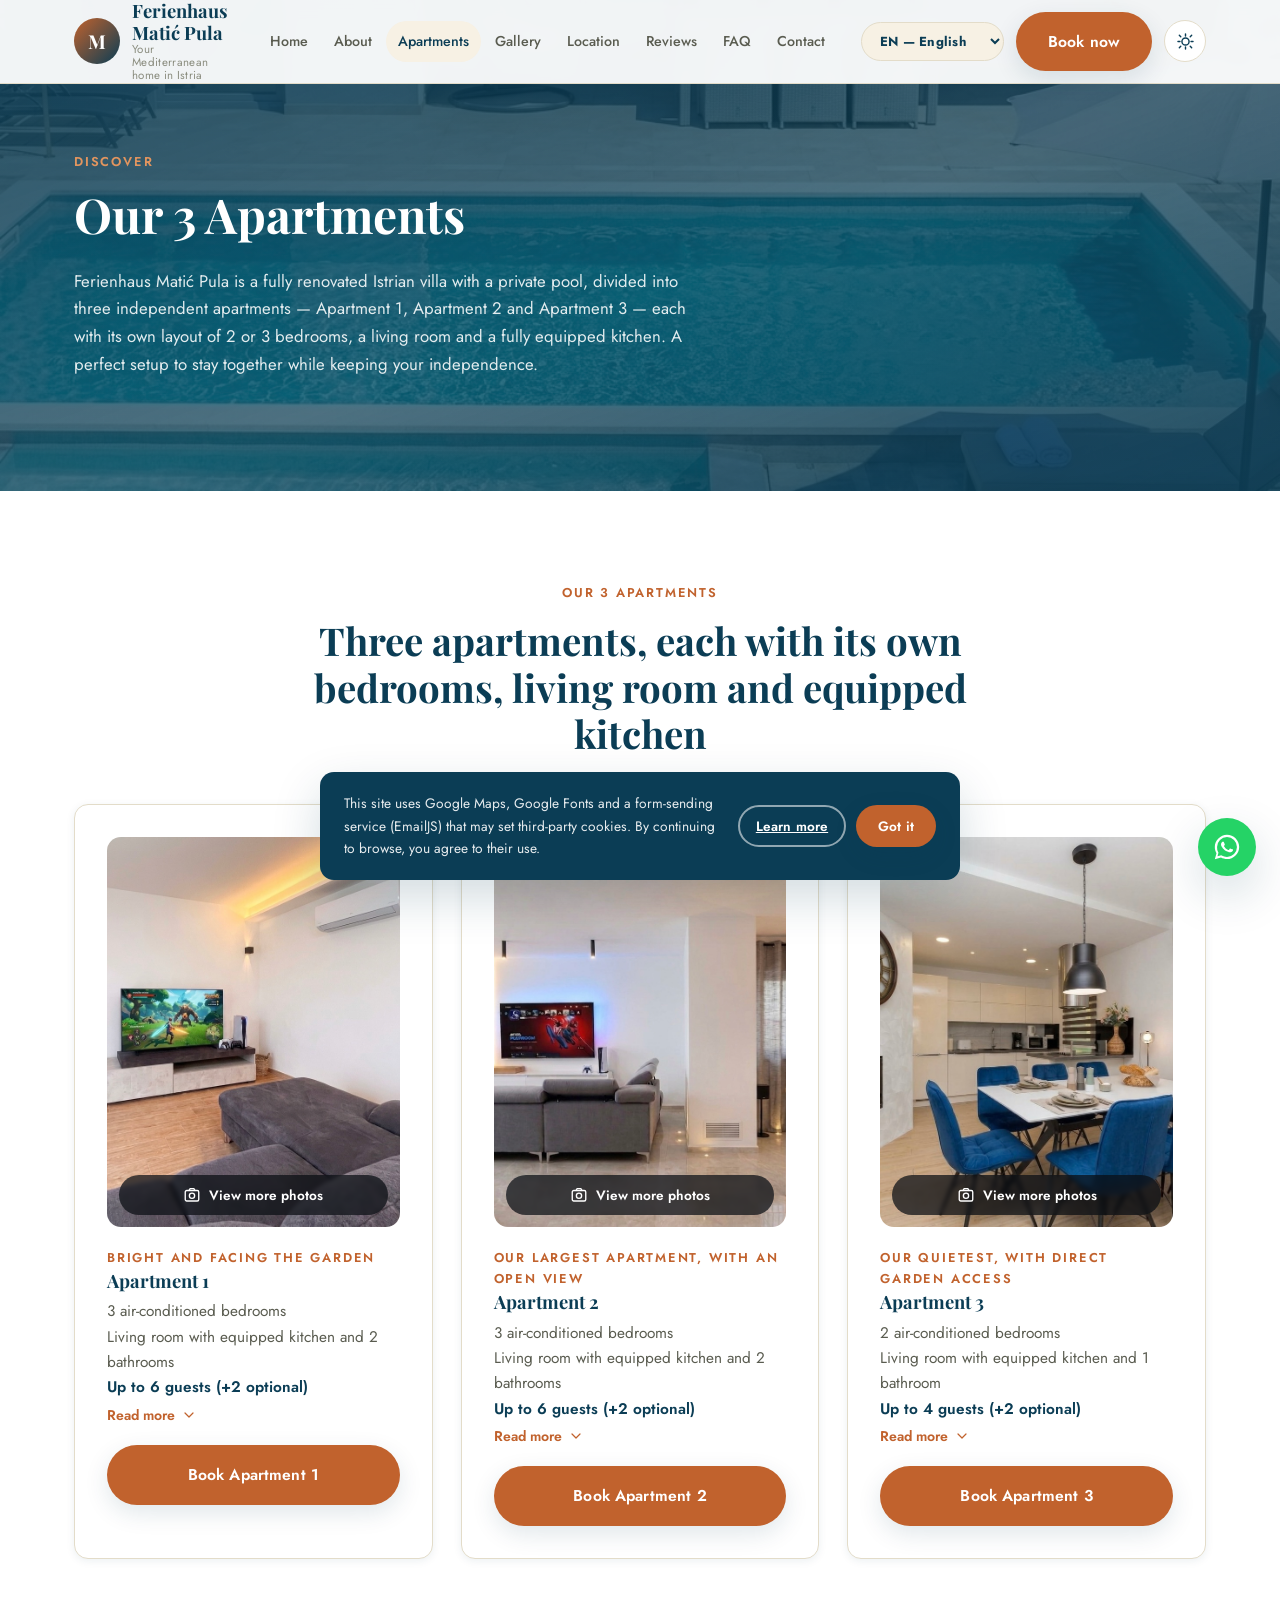
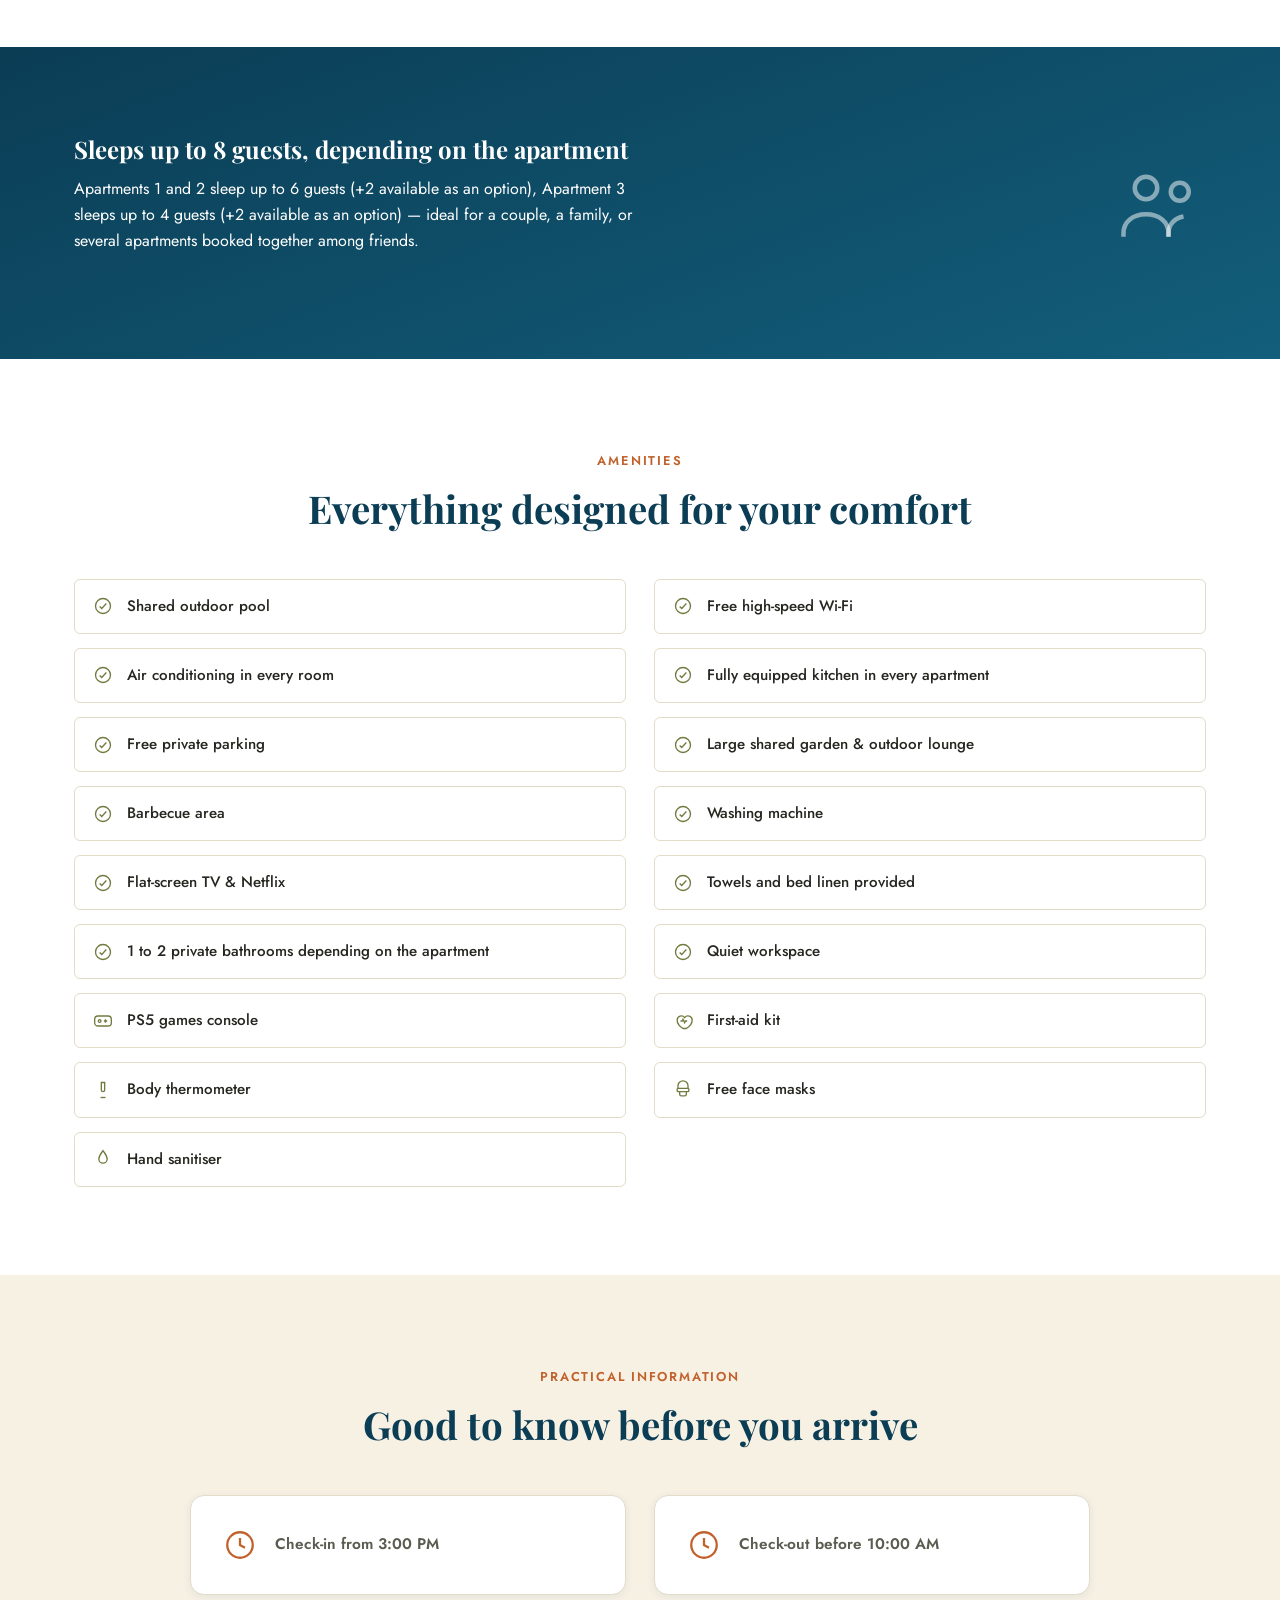
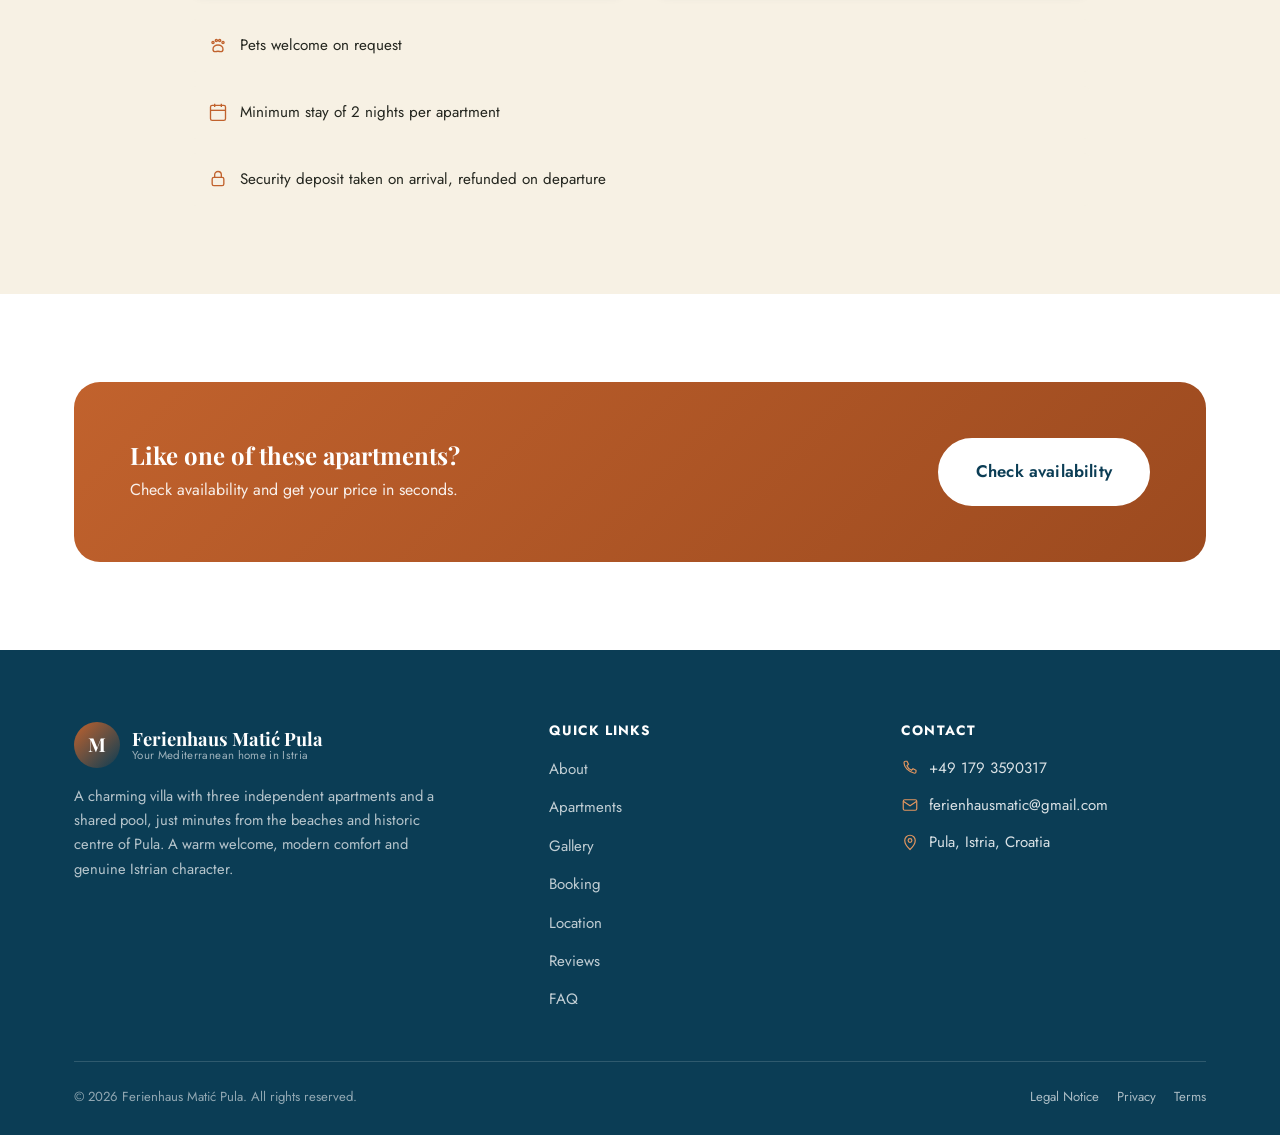
==== commit e08af0b6: "Rebrand villa->maison, revamp pricing, apartment cards and add dark theme - Replace "villa" wording " ====
--- a/appartement.html
+++ b/appartement.html
@@ -2,6 +2,7 @@
 <html lang="de">
 <head>
 <meta charset="UTF-8">
+<script>(function(){try{var t=localStorage.getItem('fhm_theme');if(t!=='light'&&t!=='dark'){t=(window.matchMedia&&window.matchMedia('(prefers-color-scheme: dark)').matches)?'dark':'light';}document.documentElement.setAttribute('data-theme',t);}catch(e){}})();</script>
 <meta name="viewport" content="width=device-width, initial-scale=1.0">
 <title>Nos appartements — Ferienhaus Matić Pula</title>
 <meta name="description" content="Découvrez les 3 appartements du Ferienhaus Matić Pula — Appartement 1, 2 et 3 — chacun avec 2 ou 3 chambres, un salon et une piscine privée commune à Pula, Istrie.">
@@ -54,6 +55,10 @@
         </select>
       </div>
       <a href="reservation.html" class="btn btn--primary" data-i18n="common.bookNow"></a>
+      <button type="button" class="theme-toggle" data-theme-toggle aria-pressed="false" data-i18n-aria-label="common.themeToggleLabel">
+        <svg class="theme-toggle-icon theme-toggle-icon--sun" viewBox="0 0 24 24" fill="none" stroke="currentColor" stroke-width="1.8" stroke-linecap="round" stroke-linejoin="round" aria-hidden="true"><circle cx="12" cy="12" r="4.5"/><path d="M12 2.5v2.5M12 19v2.5M4.2 4.2l1.8 1.8M18 18l1.8 1.8M2.5 12H5M19 12h2.5M4.2 19.8L6 18M18 6l1.8-1.8"/></svg>
+        <svg class="theme-toggle-icon theme-toggle-icon--moon" viewBox="0 0 24 24" fill="none" stroke="currentColor" stroke-width="1.8" stroke-linecap="round" stroke-linejoin="round" aria-hidden="true"><path d="M20 14.5A8.5 8.5 0 1 1 9.5 4a6.5 6.5 0 0 0 10.5 10.5z"/></svg>
+      </button>
       <button class="nav-toggle" aria-label="Menu" aria-expanded="false"><span></span><span></span><span></span></button>
     </div>
   </div>
@@ -78,7 +83,7 @@
       <div class="grid grid--3">
         <div class="room-card card">
           <div class="room-card-photo">
-            <img src="images/appartement-1/photo-01.png" alt="Chambre de l'appartement 1" style="width:100%;aspect-ratio:3/4;object-fit:cover;border-radius:var(--radius-md);">
+            <img src="images/appartement-1/photo-06.png" alt="Salon de l'appartement 1" style="width:100%;aspect-ratio:3/4;object-fit:cover;border-radius:var(--radius-md);">
             <button type="button" class="room-card-photo-btn" data-apartment-gallery="apt1">
               <svg viewBox="0 0 24 24" fill="none" stroke="currentColor" stroke-width="1.8" stroke-linecap="round" stroke-linejoin="round"><rect x="3" y="6" width="18" height="14" rx="2"/><path d="M8 6l1.5-2.5h5L16 6"/><circle cx="12" cy="13" r="3.5"/></svg>
               <span data-i18n="apartment.viewPhotos"></span>
@@ -89,11 +94,27 @@
           <p data-i18n="apartments.apt1.bedroomsText"></p>
           <p data-i18n="apartments.apt1.salonText"></p>
           <p style="font-weight:600;color:var(--color-sea-deep);" data-i18n="apartments.apt1.capacityText"></p>
+          <div class="room-card-more">
+            <p class="room-card-equipment-title" data-i18n="apartments.equipment.title"></p>
+            <ul class="room-card-equipment">
+              <li data-i18n="apartments.equipment.item1"></li>
+              <li data-i18n="apartments.equipment.item2"></li>
+              <li data-i18n="apartments.equipment.item3"></li>
+              <li data-i18n="apartments.equipment.item4"></li>
+              <li data-i18n="apartments.equipment.item5"></li>
+              <li data-i18n="apartments.equipment.item6"></li>
+            </ul>
+            <p class="room-card-linen-note" data-i18n="apartments.equipment.linenNote"></p>
+          </div>
+          <button type="button" class="room-card-toggle" data-toggle-more>
+            <span></span>
+            <svg viewBox="0 0 24 24" fill="none" stroke="currentColor" stroke-width="1.8" stroke-linecap="round" stroke-linejoin="round"><path d="M6 9l6 6 6-6"/></svg>
+          </button>
           <a href="reservation.html?apt=1" class="btn btn--primary btn--block" style="margin-top:8px;" data-i18n="apartments.apt1.reserveButton"></a>
         </div>
         <div class="room-card card">
           <div class="room-card-photo">
-            <img src="images/appartement-2/photo-01.png" alt="Chambre de l'appartement 2" style="width:100%;aspect-ratio:3/4;object-fit:cover;border-radius:var(--radius-md);">
+            <img src="images/appartement-2/photo-05.png" alt="Salon de l'appartement 2" style="width:100%;aspect-ratio:3/4;object-fit:cover;border-radius:var(--radius-md);">
             <button type="button" class="room-card-photo-btn" data-apartment-gallery="apt2">
               <svg viewBox="0 0 24 24" fill="none" stroke="currentColor" stroke-width="1.8" stroke-linecap="round" stroke-linejoin="round"><rect x="3" y="6" width="18" height="14" rx="2"/><path d="M8 6l1.5-2.5h5L16 6"/><circle cx="12" cy="13" r="3.5"/></svg>
               <span data-i18n="apartment.viewPhotos"></span>
@@ -104,11 +125,27 @@
           <p data-i18n="apartments.apt2.bedroomsText"></p>
           <p data-i18n="apartments.apt2.salonText"></p>
           <p style="font-weight:600;color:var(--color-sea-deep);" data-i18n="apartments.apt2.capacityText"></p>
+          <div class="room-card-more">
+            <p class="room-card-equipment-title" data-i18n="apartments.equipment.title"></p>
+            <ul class="room-card-equipment">
+              <li data-i18n="apartments.equipment.item1"></li>
+              <li data-i18n="apartments.equipment.item2"></li>
+              <li data-i18n="apartments.equipment.item3"></li>
+              <li data-i18n="apartments.equipment.item4"></li>
+              <li data-i18n="apartments.equipment.item5"></li>
+              <li data-i18n="apartments.equipment.item6"></li>
+            </ul>
+            <p class="room-card-linen-note" data-i18n="apartments.equipment.linenNote"></p>
+          </div>
+          <button type="button" class="room-card-toggle" data-toggle-more>
+            <span></span>
+            <svg viewBox="0 0 24 24" fill="none" stroke="currentColor" stroke-width="1.8" stroke-linecap="round" stroke-linejoin="round"><path d="M6 9l6 6 6-6"/></svg>
+          </button>
           <a href="reservation.html?apt=2" class="btn btn--primary btn--block" style="margin-top:8px;" data-i18n="apartments.apt2.reserveButton"></a>
         </div>
         <div class="room-card card">
           <div class="room-card-photo">
-            <img src="images/appartement-3/photo-08.png" alt="Chambre de l'appartement 3" style="width:100%;aspect-ratio:3/4;object-fit:cover;border-radius:var(--radius-md);">
+            <img src="images/appartement-3/photo-01.png" alt="Salon de l'appartement 3" style="width:100%;aspect-ratio:3/4;object-fit:cover;border-radius:var(--radius-md);">
             <button type="button" class="room-card-photo-btn" data-apartment-gallery="apt3">
               <svg viewBox="0 0 24 24" fill="none" stroke="currentColor" stroke-width="1.8" stroke-linecap="round" stroke-linejoin="round"><rect x="3" y="6" width="18" height="14" rx="2"/><path d="M8 6l1.5-2.5h5L16 6"/><circle cx="12" cy="13" r="3.5"/></svg>
               <span data-i18n="apartment.viewPhotos"></span>
@@ -119,6 +156,22 @@
           <p data-i18n="apartments.apt3.bedroomsText"></p>
           <p data-i18n="apartments.apt3.salonText"></p>
           <p style="font-weight:600;color:var(--color-sea-deep);" data-i18n="apartments.apt3.capacityText"></p>
+          <div class="room-card-more">
+            <p class="room-card-equipment-title" data-i18n="apartments.equipment.title"></p>
+            <ul class="room-card-equipment">
+              <li data-i18n="apartments.equipment.item1"></li>
+              <li data-i18n="apartments.equipment.item2"></li>
+              <li data-i18n="apartments.equipment.item3"></li>
+              <li data-i18n="apartments.equipment.item4"></li>
+              <li data-i18n="apartments.equipment.item5"></li>
+              <li data-i18n="apartments.equipment.item6"></li>
+            </ul>
+            <p class="room-card-linen-note" data-i18n="apartments.equipment.linenNote"></p>
+          </div>
+          <button type="button" class="room-card-toggle" data-toggle-more>
+            <span></span>
+            <svg viewBox="0 0 24 24" fill="none" stroke="currentColor" stroke-width="1.8" stroke-linecap="round" stroke-linejoin="round"><path d="M6 9l6 6 6-6"/></svg>
+          </button>
           <a href="reservation.html?apt=3" class="btn btn--primary btn--block" style="margin-top:8px;" data-i18n="apartments.apt3.reserveButton"></a>
         </div>
       </div>
@@ -184,7 +237,6 @@
         </div>
       </div>
       <ul class="rules-list" style="max-width:900px;margin:24px auto 0;">
-        <li><svg viewBox="0 0 24 24" fill="none" stroke="currentColor" stroke-width="1.6"><circle cx="12" cy="12" r="9"/><path d="M4 15h10v2H4z"/><path d="M17 15c1.2-1.5 2.8-1.5 3 0"/><path d="M5 19L19 5"/></svg><span data-i18n="apartment.rule1"></span></li>
         <li><svg viewBox="0 0 24 24" fill="none" stroke="currentColor" stroke-width="1.6"><circle cx="6" cy="9" r="1.3"/><circle cx="10" cy="6.5" r="1.3"/><circle cx="14" cy="6.5" r="1.3"/><circle cx="18" cy="9" r="1.3"/><path d="M12 12c-3 0-6 2-6 5a3 3 0 0 0 3 3c1 0 1.5-.5 3-.5s2 .5 3 .5a3 3 0 0 0 3-3c0-3-3-5-6-5z"/></svg><span data-i18n="apartment.rule2"></span></li>
         <li><svg viewBox="0 0 24 24" fill="none" stroke="currentColor" stroke-width="1.6"><rect x="3" y="4" width="18" height="18" rx="2"/><path d="M3 10h18"/><path d="M8 2v4M16 2v4"/></svg><span data-i18n="apartment.rule3"></span></li>
         <li><svg viewBox="0 0 24 24" fill="none" stroke="currentColor" stroke-width="1.6"><rect x="5" y="10" width="14" height="10" rx="2"/><path d="M8 10V7a4 4 0 0 1 8 0v3"/></svg><span data-i18n="apartment.rule4"></span></li>
@@ -269,6 +321,7 @@
 
 <script src="js/translations.js"></script>
 <script src="js/i18n.js"></script>
+<script src="js/theme.js"></script>
 <script src="js/lightbox.js"></script>
 <script src="js/main.js"></script>
 </body>
--- a/css/style.css
+++ b/css/style.css
@@ -24,6 +24,8 @@
   --color-success-bg: #eaf4ec;
   --color-error: #b3402c;
   --color-error-bg: #fbeae5;
+  --color-surface: #ffffff;
+  --color-heading: var(--color-sea-deep);
 
   --font-display: "Playfair Display", Georgia, "Times New Roman", serif;
   --font-body: "Jost", "Segoe UI", Arial, sans-serif;
@@ -59,7 +61,7 @@
 ul { margin: 0; padding: 0; list-style: none; }
 button { font-family: inherit; cursor: pointer; }
 input, textarea, select { font-family: inherit; font-size: inherit; }
-h1, h2, h3, h4 { font-family: var(--font-display); font-weight: 700; color: var(--color-sea-deep); margin: 0 0 0.5em; line-height: 1.2; }
+h1, h2, h3, h4 { font-family: var(--font-display); font-weight: 700; color: var(--color-heading); margin: 0 0 0.5em; line-height: 1.2; }
 p { margin: 0 0 1em; }
 .visually-hidden {
   position: absolute; width: 1px; height: 1px; padding: 0; margin: -1px;
@@ -161,7 +163,7 @@
   flex-shrink: 0;
 }
 .brand-text { display: flex; flex-direction: column; line-height: 1.15; }
-.brand-name { font-family: var(--font-display); font-weight: 700; font-size: 1.15rem; color: var(--color-sea-deep); }
+.brand-name { font-family: var(--font-display); font-weight: 700; font-size: 1.15rem; color: var(--color-heading); }
 .brand-tagline { font-size: 0.72rem; color: var(--color-ink-faint); letter-spacing: 0.03em; }
 
 .main-nav { display: flex; align-items: center; gap: 2px; }
@@ -174,7 +176,7 @@
   color: var(--color-ink-soft);
   transition: background var(--transition), color var(--transition);
 }
-.main-nav a:hover, .main-nav a.is-current { background: var(--color-sand); color: var(--color-sea-deep); }
+.main-nav a:hover, .main-nav a.is-current { background: var(--color-sand); color: var(--color-heading); }
 
 .header-actions { display: flex; align-items: center; gap: 12px; }
 
@@ -182,17 +184,30 @@
 .lang-switcher select {
   border: 1.5px solid var(--color-border); background: var(--color-sand); cursor: pointer;
   padding: 8px 14px; border-radius: 999px;
-  font-size: 0.82rem; font-weight: 700; letter-spacing: 0.02em; color: var(--color-sea-deep);
+  font-size: 0.82rem; font-weight: 700; letter-spacing: 0.02em; color: var(--color-heading);
   transition: border-color var(--transition), background var(--transition);
 }
 .lang-switcher select:hover, .lang-switcher select:focus { border-color: var(--color-sea); outline: none; }
+
+.theme-toggle {
+  display: flex; align-items: center; justify-content: center;
+  width: 42px; height: 42px; border-radius: 50%;
+  border: 1.5px solid var(--color-border); background: var(--color-surface);
+  color: var(--color-heading); flex-shrink: 0;
+  transition: border-color var(--transition), background var(--transition);
+}
+.theme-toggle:hover { border-color: var(--color-sea); }
+.theme-toggle svg { width: 19px; height: 19px; }
+.theme-toggle-icon--moon { display: none; }
+:root[data-theme="dark"] .theme-toggle-icon--sun { display: none; }
+:root[data-theme="dark"] .theme-toggle-icon--moon { display: block; }
 
 .nav-toggle {
   display: none;
   background: transparent; border: none; padding: 8px; width: 44px; height: 44px;
   flex-direction: column; justify-content: center; align-items: center; gap: 5px;
 }
-.nav-toggle span { display: block; width: 24px; height: 2px; background: var(--color-sea-deep); border-radius: 2px; transition: transform var(--transition), opacity var(--transition); }
+.nav-toggle span { display: block; width: 24px; height: 2px; background: var(--color-heading); border-radius: 2px; transition: transform var(--transition), opacity var(--transition); }
 .nav-toggle[aria-expanded="true"] span:nth-child(1) { transform: translateY(7px) rotate(45deg); }
 .nav-toggle[aria-expanded="true"] span:nth-child(2) { opacity: 0; }
 .nav-toggle[aria-expanded="true"] span:nth-child(3) { transform: translateY(-7px) rotate(-45deg); }
@@ -239,7 +254,7 @@
 
 /* -------------------------------- Cards ---------------------------------- */
 .card {
-  background: #fff;
+  background: var(--color-surface);
   border-radius: var(--radius-md);
   padding: 32px;
   box-shadow: var(--shadow-sm);
@@ -270,6 +285,20 @@
 }
 .room-card-photo-btn:hover { background: rgba(11,15,20,0.88); }
 .room-card-photo-btn svg { width: 18px; height: 18px; flex-shrink: 0; }
+
+.room-card-more { max-height: 0; overflow: hidden; transition: max-height 0.35s ease; }
+.room-card-more.is-expanded { max-height: 480px; }
+.room-card-equipment-title { font-weight: 600; margin: 14px 0 8px; color: var(--color-heading); }
+.room-card-equipment { display: flex; flex-direction: column; gap: 6px; margin-bottom: 10px; font-size: 0.92rem; color: var(--color-ink); }
+.room-card-equipment li { list-style: none; }
+.room-card-linen-note { font-size: 0.85rem; color: var(--color-ink-faint); font-style: italic; }
+.room-card-toggle {
+  display: inline-flex; align-items: center; gap: 6px; background: none; border: none; padding: 4px 0 12px;
+  color: var(--color-terracotta); font-weight: 600; font-size: 0.88rem;
+}
+.room-card-toggle:hover { color: var(--color-terracotta-dark); }
+.room-card-toggle svg { width: 16px; height: 16px; transition: transform var(--transition); }
+.room-card-toggle.is-open svg { transform: rotate(180deg); }
 
 /* Image placeholder (en attendant les vraies photos) */
 .img-placeholder {
@@ -310,7 +339,7 @@
   align-items: center;
   gap: 14px;
   padding: 14px 18px;
-  background: #fff;
+  background: var(--color-surface);
   border: 1px solid var(--color-border);
   border-radius: var(--radius-sm);
   font-size: 0.95rem;
@@ -330,17 +359,17 @@
 /* -------------------------------- Gallery ---------------------------------- */
 .gallery-filters { display: flex; flex-wrap: wrap; gap: 10px; justify-content: center; margin-bottom: 40px; }
 .gallery-filters button {
-  border: 1px solid var(--color-border); background: #fff; padding: 9px 20px; border-radius: 999px;
+  border: 1px solid var(--color-border); background: var(--color-surface); padding: 9px 20px; border-radius: 999px;
   font-size: 0.9rem; font-weight: 500; color: var(--color-ink-soft); transition: all var(--transition);
 }
-.gallery-filters button:hover { border-color: var(--color-sea); color: var(--color-sea-deep); }
+.gallery-filters button:hover { border-color: var(--color-sea); color: var(--color-heading); }
 .gallery-filters button.is-active { background: var(--color-sea-deep); border-color: var(--color-sea-deep); color: #fff; }
 
 /* Sélection d'appartement (page réservation) */
 .apartment-select-wrap { display: flex; justify-content: center; margin-bottom: 36px; }
 .apartment-select-wrap select {
-  border: 1.5px solid var(--color-border); background: #fff; padding: 15px 44px 15px 24px; border-radius: 999px;
-  font-weight: 600; font-size: 1.05rem; color: var(--color-sea-deep); cursor: pointer;
+  border: 1.5px solid var(--color-border); background: var(--color-surface); padding: 15px 44px 15px 24px; border-radius: 999px;
+  font-weight: 600; font-size: 1.05rem; color: var(--color-heading); cursor: pointer;
   box-shadow: var(--shadow-sm); transition: border-color var(--transition);
   min-width: 240px; text-align: center; text-align-last: center;
   background-image: url("data:image/svg+xml,%3Csvg xmlns='http://www.w3.org/2000/svg' viewBox='0 0 24 24' fill='none' stroke='%23146583' stroke-width='2' stroke-linecap='round' stroke-linejoin='round'%3E%3Cpath d='M6 9l6 6 6-6'/%3E%3C/svg%3E");
@@ -359,7 +388,7 @@
 
 /* -------------------------------- Testimonials ---------------------------------- */
 .testimonial-card {
-  background: #fff;
+  background: var(--color-surface);
   border-radius: var(--radius-md);
   padding: 32px;
   border: 1px solid var(--color-border);
@@ -401,7 +430,7 @@
 /* -------------------------------- Reservation: calendar ---------------------------------- */
 .booking-layout { display: grid; grid-template-columns: 1.15fr 1fr; gap: 40px; align-items: start; }
 .booking-panel {
-  background: #fff; border: 1px solid var(--color-border); border-radius: var(--radius-md);
+  background: var(--color-surface); border: 1px solid var(--color-border); border-radius: var(--radius-md);
   padding: 32px; box-shadow: var(--shadow-sm);
 }
 .booking-panel h3 { font-size: 1.2rem; margin-bottom: 20px; }
@@ -409,15 +438,15 @@
 .calendar-nav { display: flex; align-items: center; justify-content: space-between; margin-bottom: 18px; }
 .calendar-nav button {
   width: 38px; height: 38px; border-radius: 50%; border: 1px solid var(--color-border);
-  background: #fff; display: flex; align-items: center; justify-content: center;
+  background: var(--color-surface); display: flex; align-items: center; justify-content: center;
   transition: background var(--transition);
 }
 .calendar-nav button:hover { background: var(--color-sand); }
-.calendar-nav button svg { width: 18px; height: 18px; color: var(--color-sea-deep); }
-.calendar-nav-label { font-family: var(--font-display); font-weight: 700; font-size: 1.1rem; color: var(--color-sea-deep); text-transform: capitalize; }
+.calendar-nav button svg { width: 18px; height: 18px; color: var(--color-heading); }
+.calendar-nav-label { font-family: var(--font-display); font-weight: 700; font-size: 1.1rem; color: var(--color-heading); text-transform: capitalize; }
 
 .calendar-months { max-width: 360px; margin: 0 auto; }
-.calendar-month-label { text-align: center; font-weight: 700; margin-bottom: 12px; color: var(--color-sea-deep); text-transform: capitalize; }
+.calendar-month-label { text-align: center; font-weight: 700; margin-bottom: 12px; color: var(--color-heading); text-transform: capitalize; }
 .calendar-weekdays { display: grid; grid-template-columns: repeat(7, 1fr); margin-bottom: 6px; }
 .calendar-weekdays span { text-align: center; font-size: 0.72rem; color: var(--color-ink-faint); font-weight: 600; }
 .calendar-days { display: grid; grid-template-columns: repeat(7, 1fr); gap: 4px; }
@@ -447,11 +476,11 @@
 .summary-dates { display: grid; grid-template-columns: 1fr 1fr; gap: 14px; margin-bottom: 20px; }
 .summary-date-box { background: var(--color-sand); border-radius: var(--radius-sm); padding: 14px 16px; }
 .summary-date-box .label { font-size: 0.75rem; text-transform: uppercase; letter-spacing: 0.06em; color: var(--color-ink-faint); margin-bottom: 4px; }
-.summary-date-box .value { font-weight: 700; color: var(--color-sea-deep); font-size: 1.02rem; }
+.summary-date-box .value { font-weight: 700; color: var(--color-heading); font-size: 1.02rem; }
 
 .price-line { display: flex; align-items: center; justify-content: space-between; padding: 10px 0; border-bottom: 1px dashed var(--color-border); font-size: 0.95rem; color: var(--color-ink-soft); }
 .price-line:last-of-type { border-bottom: none; }
-.price-line.total { border-top: 2px solid var(--color-ink); margin-top: 6px; padding-top: 16px; font-size: 1.25rem; font-weight: 700; color: var(--color-sea-deep); }
+.price-line.total { border-top: 2px solid var(--color-ink); margin-top: 6px; padding-top: 16px; font-size: 1.25rem; font-weight: 700; color: var(--color-heading); }
 .price-line .value { color: var(--color-ink); font-weight: 600; }
 .price-line.total .value { color: var(--color-terracotta-dark); }
 
@@ -467,10 +496,10 @@
 .form-grid { display: grid; grid-template-columns: 1fr 1fr; gap: 18px; }
 .form-field { display: flex; flex-direction: column; gap: 6px; margin-bottom: 18px; }
 .form-field.span-2 { grid-column: span 2; }
-.form-field label { font-size: 0.86rem; font-weight: 600; color: var(--color-sea-deep); }
+.form-field label { font-size: 0.86rem; font-weight: 600; color: var(--color-heading); }
 .form-field input, .form-field select, .form-field textarea {
   padding: 13px 16px; border: 1.5px solid var(--color-border); border-radius: var(--radius-sm);
-  background: #fff; color: var(--color-ink); transition: border-color var(--transition), box-shadow var(--transition);
+  background: var(--color-surface); color: var(--color-ink); transition: border-color var(--transition), box-shadow var(--transition);
 }
 .form-field input:focus, .form-field select:focus, .form-field textarea:focus {
   outline: none; border-color: var(--color-sea); box-shadow: 0 0 0 3px rgba(20,101,131,0.15);
@@ -499,7 +528,7 @@
 .distance-item { display: flex; align-items: center; justify-content: space-between; padding: 14px 18px; background: var(--color-sand); border-radius: var(--radius-sm); }
 .distance-item .name { display: flex; align-items: center; gap: 12px; font-weight: 500; }
 .distance-item svg { width: 20px; height: 20px; color: var(--color-sea); }
-.distance-item .value { font-weight: 700; color: var(--color-sea-deep); font-size: 0.9rem; }
+.distance-item .value { font-weight: 700; color: var(--color-heading); font-size: 0.9rem; }
 
 /* -------------------------------- Footer ---------------------------------- */
 .site-footer { background: var(--color-sea-deep); color: rgba(255,255,255,0.85); padding: 72px 0 28px; }
@@ -520,7 +549,7 @@
 .mobile-cta-bar {
   display: none;
   position: fixed; bottom: 0; left: 0; right: 0; z-index: 800;
-  background: #fff; border-top: 1px solid var(--color-border); box-shadow: 0 -6px 20px rgba(0,0,0,0.08);
+  background: var(--color-surface); border-top: 1px solid var(--color-border); box-shadow: 0 -6px 20px rgba(0,0,0,0.08);
   padding: 12px 20px; align-items: center; justify-content: center;
 }
 .mobile-cta-bar .btn { width: 100%; }
@@ -607,11 +636,11 @@
 
 /* -------------------------------- FAQ accordion ---------------------------------- */
 .faq-list { max-width: 820px; margin: 0 auto; display: flex; flex-direction: column; gap: 14px; }
-.faq-item { border: 1px solid var(--color-border); border-radius: var(--radius-sm); background: #fff; overflow: hidden; }
+.faq-item { border: 1px solid var(--color-border); border-radius: var(--radius-sm); background: var(--color-surface); overflow: hidden; }
 .faq-question {
   width: 100%; display: flex; align-items: center; justify-content: space-between; gap: 16px;
   padding: 18px 22px; background: transparent; border: none; text-align: left; cursor: pointer;
-  font-family: var(--font-display); font-weight: 700; font-size: 1.05rem; color: var(--color-sea-deep);
+  font-family: var(--font-display); font-weight: 700; font-size: 1.05rem; color: var(--color-heading);
 }
 .faq-question:hover { background: var(--color-sand); }
 .faq-question svg { width: 20px; height: 20px; color: var(--color-terracotta); flex-shrink: 0; transition: transform var(--transition); }
@@ -632,7 +661,7 @@
   .nav-toggle { display: flex; }
   .site-header.is-open .main-nav {
     display: flex; position: absolute; top: var(--header-height); left: 0; right: 0;
-    background: #fff; flex-direction: column; padding: 12px; gap: 4px; box-shadow: var(--shadow-md);
+    background: var(--color-surface); flex-direction: column; padding: 12px; gap: 4px; box-shadow: var(--shadow-md);
     border-bottom: 1px solid var(--color-border);
   }
   .site-header.is-open .main-nav a { font-size: 0.95rem; padding: 12px 16px; white-space: normal; }
@@ -679,3 +708,47 @@
   .room-card .btn { white-space: normal; }
   .card { padding: 24px; }
 }
+
+/* -------------------------------- Thème sombre ---------------------------------- */
+/* Applique le thème sombre soit via la préférence système (si l'utilisateur n'a rien choisi
+   sur le site), soit via l'attribut data-theme posé par js/theme.js (choix manuel, prioritaire). */
+@media (prefers-color-scheme: dark) {
+  :root:not([data-theme="light"]) {
+    --color-stone: #10161f;
+    --color-surface: #1a212c;
+    --color-sand: #1c2530;
+    --color-sand-dark: #151c25;
+    --color-ink: #e8eaed;
+    --color-ink-soft: #b7bcc5;
+    --color-ink-faint: #838a95;
+    --color-border: #2b3542;
+    --color-heading: #7fc8e8;
+    --color-terracotta: #dd8a52;
+    --color-olive: #a3b06a;
+    --color-success-bg: #10301f;
+    --color-error-bg: #3a1c17;
+    --shadow-sm: 0 2px 8px rgba(0,0,0,0.35);
+    --shadow-md: 0 8px 24px rgba(0,0,0,0.45);
+    --shadow-lg: 0 18px 48px rgba(0,0,0,0.55);
+  }
+  :root:not([data-theme="light"]) .site-header { background: rgba(16,22,31,0.9); }
+}
+:root[data-theme="dark"] {
+  --color-stone: #10161f;
+  --color-surface: #1a212c;
+  --color-sand: #1c2530;
+  --color-sand-dark: #151c25;
+  --color-ink: #e8eaed;
+  --color-ink-soft: #b7bcc5;
+  --color-ink-faint: #838a95;
+  --color-border: #2b3542;
+  --color-heading: #7fc8e8;
+  --color-terracotta: #dd8a52;
+  --color-olive: #a3b06a;
+  --color-success-bg: #10301f;
+  --color-error-bg: #3a1c17;
+  --shadow-sm: 0 2px 8px rgba(0,0,0,0.35);
+  --shadow-md: 0 8px 24px rgba(0,0,0,0.45);
+  --shadow-lg: 0 18px 48px rgba(0,0,0,0.55);
+}
+:root[data-theme="dark"] .site-header { background: rgba(16,22,31,0.9); }
